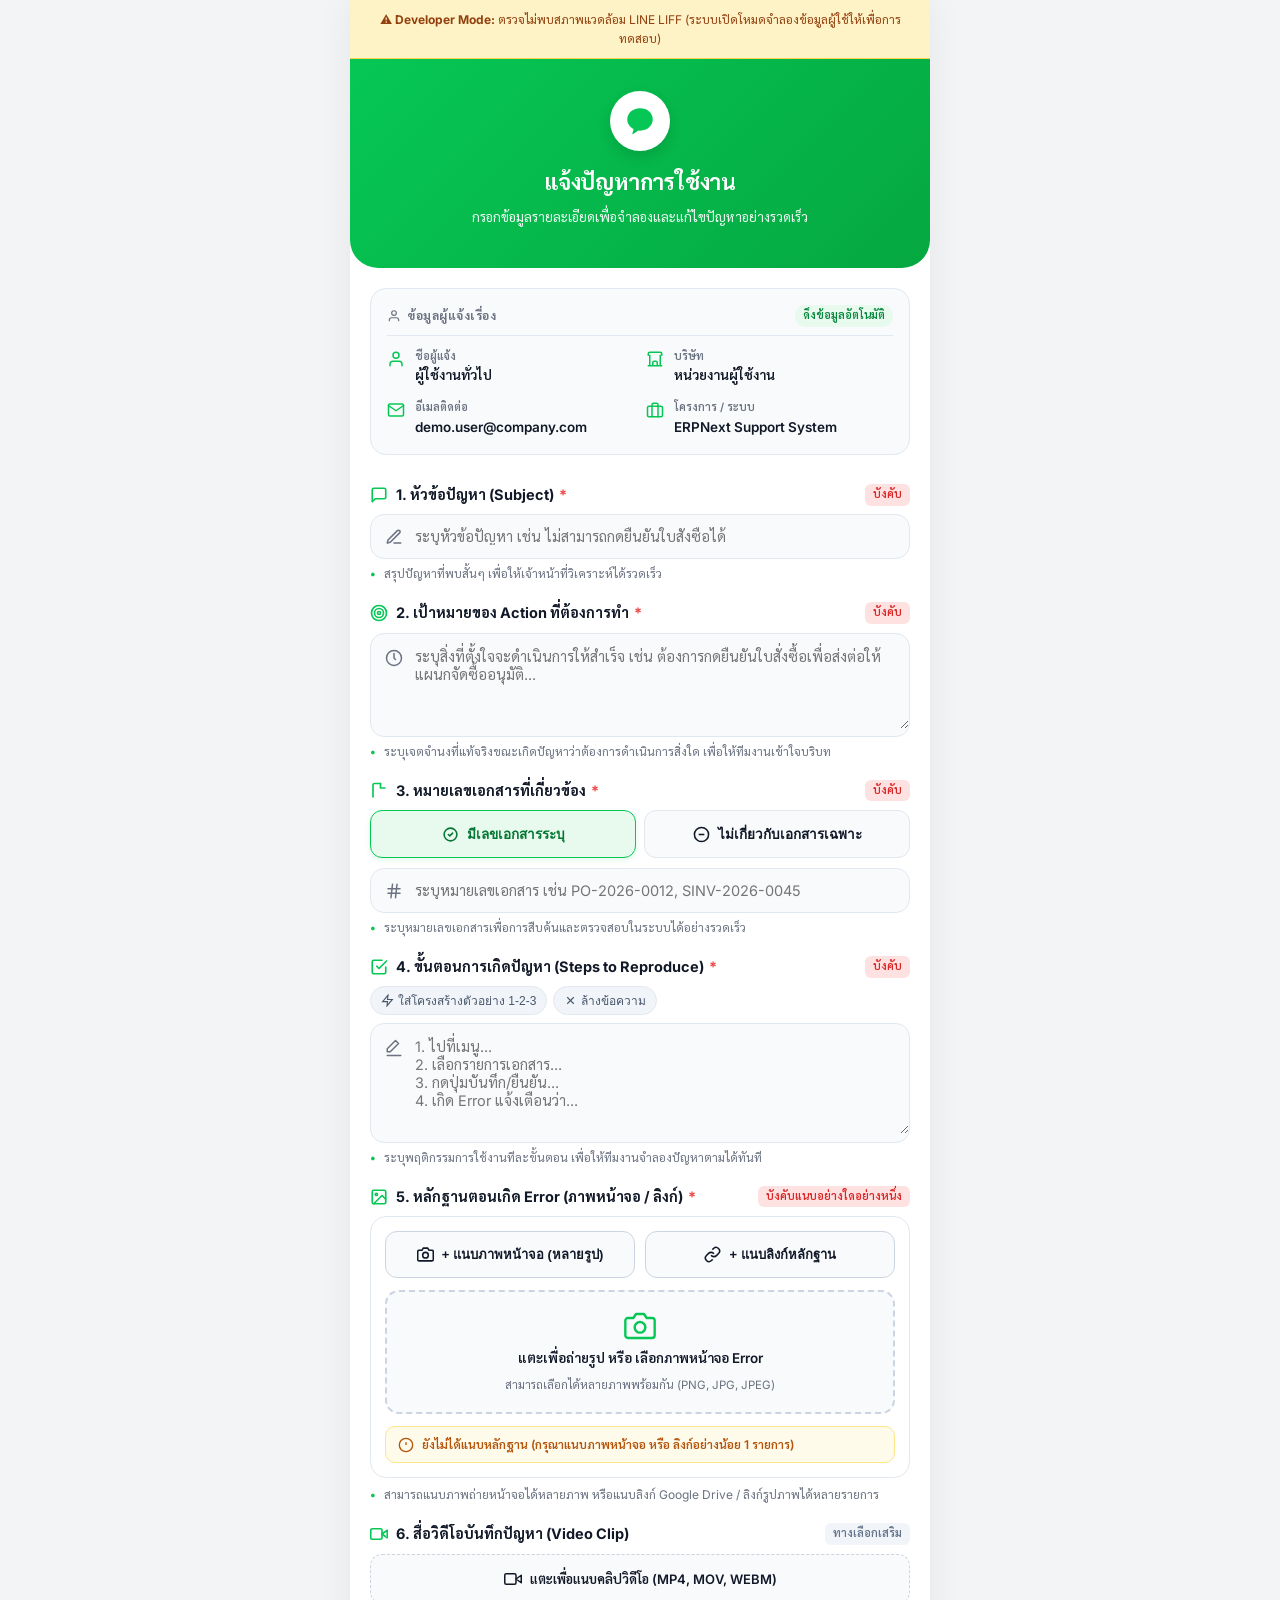
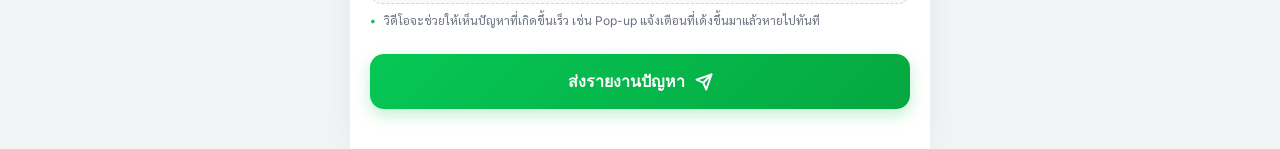
==== index.html @ 00bec33c "Update form details" ====
<!DOCTYPE html>
<html lang="th">

<head>
    <meta charset="UTF-8">
    <meta name="viewport" content="width=device-width, initial-scale=1.0">
    <title>แจ้งปัญหาการใช้งาน (Incident Report) - ERPNext</title>

    <!-- Google Fonts: Inter & Sarabun for clean typography -->
    <link rel="preconnect" href="https://fonts.googleapis.com">
    <link rel="preconnect" href="https://fonts.gstatic.com" crossorigin>
    <link
        href="https://fonts.googleapis.com/css2?family=Inter:wght@300;400;500;600;700&family=Sarabun:wght@300;400;500;600;700&display=swap"
        rel="stylesheet">

    <!-- LINE LIFF SDK -->
    <script charset="utf-8" src="https://static.line-scdn.net/liff/edge/2/sdk.js"></script>
    <link rel="stylesheet" href="style.css">
</head>

<body>

    <div class="container">
        <!-- Debug Mode Banner (Visible in standard web browsers for testing) -->
        <div id="debugNotice" class="debug-notice">
            ⚠️ <strong>Developer Mode:</strong> ตรวจไม่พบสภาพแวดล้อม LINE LIFF
            (ระบบเปิดโหมดจำลองข้อมูลผู้ใช้ให้เพื่อการทดสอบ)
        </div>

        <!-- Curved LINE Green Header -->
        <div class="header-banner">
            <div class="header-logo-container">
                <div class="header-logo">
                    <!-- LINE-style comment balloon icon -->
                    <svg width="34" height="34" viewBox="0 0 24 24" fill="none" xmlns="http://www.w3.org/2000/svg" style="width:34px; height:34px;">
                        <path
                            d="M12 3C6.64 3 3 6.59 3 11C3 13.9 4.77 16.4 7.5 17.7C7.26 18.57 6.8 20.26 6.64 20.84C6.46 21.5 6.87 21.43 7.15 21.24C7.57 20.95 9.77 19.38 10.74 18.68C11.16 18.79 11.58 18.84 12 18.84C17.36 18.84 21 15.25 21 10.84C21 6.43 17.36 3 12 3Z"
                            fill="#06C755" />
                    </svg>
                </div>
            </div>
            <h1>แจ้งปัญหาการใช้งาน</h1>
            <p>กรอกข้อมูลรายละเอียดเพื่อจำลองและแก้ไขปัญหาอย่างรวดเร็ว</p>
        </div>

        <!-- User Information Profile Card (Auto-fetched from ERPNext/LINE) -->
        <div class="user-profile-card">
            <div class="profile-card-header">
                <div class="profile-card-title">
                    <svg width="14" height="14" viewBox="0 0 24 24" fill="none" stroke="currentColor" stroke-width="2" style="width:14px; height:14px;">
                        <path d="M20 21v-2a4 4 0 0 0-4-4H8a4 4 0 0 0-4 4v2"></path>
                        <circle cx="12" cy="7" r="4"></circle>
                    </svg>
                    ข้อมูลผู้แจ้งเรื่อง
                </div>
                <span class="profile-badge-auto">ดึงข้อมูลอัตโนมัติ</span>
            </div>

            <div class="profile-grid">
                <!-- Full Name -->
                <div class="profile-item" id="fullNameItem">
                    <svg width="18" height="18" class="profile-icon" viewBox="0 0 24 24" fill="none" stroke="currentColor" stroke-width="2"
                        stroke-linecap="round" stroke-linejoin="round" style="width:18px; height:18px;">
                        <path d="M20 21v-2a4 4 0 0 0-4-4H8a4 4 0 0 0-4 4v2"></path>
                        <circle cx="12" cy="7" r="4"></circle>
                    </svg>
                    <div class="profile-text">
                        <span class="profile-label">ชื่อผู้แจ้ง</span>
                        <span class="profile-value" id="fullNameDisplay">กำลังโหลด...</span>
                    </div>
                </div>

                <!-- Company -->
                <div class="profile-item" id="companyItem">
                    <svg width="18" height="18" class="profile-icon" viewBox="0 0 24 24" fill="none" stroke="currentColor" stroke-width="2"
                        stroke-linecap="round" stroke-linejoin="round" style="width:18px; height:18px;">
                        <path d="M3 21h18M3 7V5a2 2 0 0 1 2-2h14a2 2 0 0 1 2 2v2M5 21V7m14 13V7M9 21v-4a2 2 0 0 1 2-2h2a2 2 0 0 1 2 2v4"></path>
                    </svg>
                    <div class="profile-text">
                        <span class="profile-label">บริษัท</span>
                        <span class="profile-value" id="companyDisplay">กำลังโหลด...</span>
                    </div>
                </div>

                <!-- Email -->
                <div class="profile-item">
                    <svg width="18" height="18" class="profile-icon" viewBox="0 0 24 24" fill="none" stroke="currentColor" stroke-width="2"
                        stroke-linecap="round" stroke-linejoin="round" style="width:18px; height:18px;">
                        <path d="M4 4h16c1.1 0 2 .9 2 2v12c0 1.1-.9 2-2 2H4c-1.1 0-2-.9-2-2V6c0-1.1.9-2 2-2z"></path>
                        <polyline points="22,6 12,13 2,6"></polyline>
                    </svg>
                    <div class="profile-text">
                        <span class="profile-label">อีเมลติดต่อ</span>
                        <span class="profile-value" id="userEmailDisplay">กำลังโหลด...</span>
                    </div>
                </div>

                <!-- Project -->
                <div class="profile-item">
                    <svg width="18" height="18" class="profile-icon" viewBox="0 0 24 24" fill="none" stroke="currentColor" stroke-width="2"
                        stroke-linecap="round" stroke-linejoin="round" style="width:18px; height:18px;">
                        <rect x="2" y="7" width="20" height="14" rx="2" ry="2"></rect>
                        <path d="M16 21V5a2 2 0 0 0-2-2h-4a2 2 0 0 0-2 2v16"></path>
                    </svg>
                    <div class="profile-text">
                        <span class="profile-label">โครงการ / ระบบ</span>
                        <span class="profile-value" id="projectDisplay">กำลังโหลด...</span>
                    </div>
                </div>
            </div>
        </div>

        <!-- Ticket Form -->
        <form id="ticketForm" class="form-area" onsubmit="submitForm(event)">
            <!-- Hidden inputs sent back-end to n8n/ERPNext -->
            <input type="hidden" id="lineUserId" name="lineUserId" value="">
            <input type="hidden" id="userEmail" name="userEmail" value="">
            <input type="hidden" id="project" name="project" value="">
            <input type="hidden" id="fullNameInput" name="fullName" value="">
            <input type="hidden" id="companyInput" name="company" value="">

            <!-- 1. Subject (Mandatory) -->
            <div class="form-group">
                <div class="field-label-wrapper">
                    <div class="label-left">
                        <svg width="18" height="18" class="label-icon" viewBox="0 0 24 24" fill="none" stroke="currentColor" stroke-linecap="round" stroke-linejoin="round" style="width:18px; height:18px;">
                            <path d="M21 15a2 2 0 0 1-2 2H7l-4 4V5a2 2 0 0 1 2-2h14a2 2 0 0 1 2 2z"></path>
                        </svg>
                        <label for="subject">1. หัวข้อปัญหา (Subject) <span class="asterisk">*</span></label>
                    </div>
                    <span class="badge-mandatory">บังคับ</span>
                </div>
                <div class="input-wrapper">
                    <svg width="18" height="18" class="field-icon" viewBox="0 0 24 24" fill="none" stroke="currentColor" stroke-width="2"
                        stroke-linecap="round" stroke-linejoin="round" style="width:18px; height:18px;">
                        <path d="M12 20h9"></path>
                        <path d="M16.5 3.5a2.121 2.121 0 0 1 3 3L7 19l-4 1 1-4L16.5 3.5z"></path>
                    </svg>
                    <input type="text" id="subject" class="input-control" required
                        placeholder="ระบุหัวข้อปัญหา เช่น ไม่สามารถกดยืนยันใบสั่งซื้อได้">
                </div>
                <ul class="help-list">
                    <li>สรุปปัญหาที่พบสั้นๆ เพื่อให้เจ้าหน้าที่วิเคราะห์ได้รวดเร็ว</li>
                </ul>
            </div>

            <!-- 2. Action Goal (Mandatory) -->
            <div class="form-group">
                <div class="field-label-wrapper">
                    <div class="label-left">
                        <svg width="18" height="18" class="label-icon" viewBox="0 0 24 24" fill="none" stroke="currentColor" stroke-linecap="round" stroke-linejoin="round" style="width:18px; height:18px;">
                            <circle cx="12" cy="12" r="10"></circle>
                            <circle cx="12" cy="12" r="6"></circle>
                            <circle cx="12" cy="12" r="2"></circle>
                        </svg>
                        <label for="actionGoal">2. เป้าหมายของ Action ที่ต้องการทำ <span class="asterisk">*</span></label>
                    </div>
                    <span class="badge-mandatory">บังคับ</span>
                </div>
                <div class="input-wrapper textarea-wrapper">
                    <svg width="18" height="18" class="field-icon" viewBox="0 0 24 24" fill="none" stroke="currentColor" stroke-width="2"
                        stroke-linecap="round" stroke-linejoin="round" style="width:18px; height:18px;">
                        <circle cx="12" cy="12" r="10"></circle>
                        <polyline points="12 6 12 12 14 14"></polyline>
                    </svg>
                    <textarea id="actionGoal" class="input-control" required
                        placeholder="ระบุสิ่งที่ตั้งใจจะดำเนินการให้สำเร็จ เช่น ต้องการกดยืนยันใบสั่งซื้อเพื่อส่งต่อให้แผนกจัดซื้ออนุมัติ..."></textarea>
                </div>
                <ul class="help-list">
                    <li>ระบุเจตจำนงที่แท้จริงขณะเกิดปัญหาว่าต้องการดำเนินการสิ่งใด เพื่อให้ทีมงานเข้าใจบริบท</li>
                </ul>
            </div>

            <!-- 3. Related Document Number (Conditional Logic / Mandatory choice) -->
            <div class="form-group">
                <div class="field-label-wrapper">
                    <div class="label-left">
                        <svg width="18" height="18" class="label-icon" viewBox="0 0 24 24" fill="none" stroke="currentColor" stroke-linecap="round" stroke-linejoin="round" style="width:18px; height:18px;">
                            <path d="M14 2H6a2 2 0 0 0-2 2v16a2 2 0 0 2 2h12a2 2 0 0 0 2-2V8z"></path>
                            <polyline points="14 2 14 8 20 8"></polyline>
                        </svg>
                        <label>3. หมายเลขเอกสารที่เกี่ยวข้อง <span class="asterisk">*</span></label>
                    </div>
                    <span class="badge-mandatory">บังคับ</span>
                </div>

                <!-- Segmented Choice (Depends On) -->
                <div class="segmented-group">
                    <button type="button" class="segmented-btn active" id="btnDocYes" onclick="setDocumentChoice(true)">
                        <svg width="17" height="17" viewBox="0 0 24 24" fill="none" stroke="currentColor" style="width:17px; height:17px;">
                            <path d="M9 12l2 2 4-4m6 2a9 9 0 11-18 0 9 9 0 0118 0z" stroke-linecap="round" stroke-linejoin="round"/>
                        </svg>
                        มีเลขเอกสารระบุ
                    </button>
                    <button type="button" class="segmented-btn" id="btnDocNo" onclick="setDocumentChoice(false)">
                        <svg width="17" height="17" viewBox="0 0 24 24" fill="none" stroke="currentColor" style="width:17px; height:17px;">
                            <circle cx="12" cy="12" r="10"></circle>
                            <line x1="8" y1="12" x2="16" y2="12"></line>
                        </svg>
                        ไม่เกี่ยวกับเอกสารเฉพาะ
                    </button>
                </div>

                <!-- Conditional Input: Document Number (Shown when has document) -->
                <div class="conditional-field" id="docNumberContainer">
                    <div class="input-wrapper">
                        <svg width="18" height="18" class="field-icon" viewBox="0 0 24 24" fill="none" stroke="currentColor" stroke-width="2"
                            stroke-linecap="round" stroke-linejoin="round" style="width:18px; height:18px;">
                            <line x1="4" y1="9" x2="20" y2="9"></line>
                            <line x1="4" y1="15" x2="20" y2="15"></line>
                            <line x1="10" y1="3" x2="8" y2="21"></line>
                            <line x1="16" y1="3" x2="14" y2="21"></line>
                        </svg>
                        <input type="text" id="documentNo" class="input-control" required
                            placeholder="ระบุหมายเลขเอกสาร เช่น PO-2026-0012, SINV-2026-0045">
                    </div>
                </div>
                <ul class="help-list">
                    <li>ระบุหมายเลขเอกสารเพื่อการสืบค้นและตรวจสอบในระบบได้อย่างรวดเร็ว</li>
                </ul>
            </div>

            <!-- 4. Steps to Reproduce (Mandatory) -->
            <div class="form-group">
                <div class="field-label-wrapper">
                    <div class="label-left">
                        <svg width="18" height="18" class="label-icon" viewBox="0 0 24 24" fill="none" stroke="currentColor" stroke-linecap="round" stroke-linejoin="round" style="width:18px; height:18px;">
                            <polyline points="9 11 12 14 22 4"></polyline>
                            <path d="M21 12v7a2 2 0 0 1-2 2H5a2 2 0 0 1-2-2V5a2 2 0 0 1 2-2h11"></path>
                        </svg>
                        <label for="reproduceSteps">4. ขั้นตอนการเกิดปัญหา (Steps to Reproduce) <span class="asterisk">*</span></label>
                    </div>
                    <span class="badge-mandatory">บังคับ</span>
                </div>

                <!-- Quick Helper Chips -->
                <div class="helper-chips-container">
                    <button type="button" class="helper-chip-btn" onclick="applyStepTemplate()">
                        <svg width="13" height="13" viewBox="0 0 24 24" fill="none" stroke="currentColor" stroke-width="2" style="width:13px; height:13px;">
                            <polygon points="13 2 3 14 12 14 11 22 21 10 12 10 13 2"></polygon>
                        </svg>
                        ใส่โครงสร้างตัวอย่าง 1-2-3
                    </button>
                    <button type="button" class="helper-chip-btn" onclick="clearSteps()">
                        <svg width="13" height="13" viewBox="0 0 24 24" fill="none" stroke="currentColor" stroke-width="2" style="width:13px; height:13px;">
                            <line x1="18" y1="6" x2="6" y2="18"></line>
                            <line x1="6" y1="6" x2="18" y2="18"></line>
                        </svg>
                        ล้างข้อความ
                    </button>
                </div>

                <div class="input-wrapper textarea-wrapper">
                    <svg width="18" height="18" class="field-icon" viewBox="0 0 24 24" fill="none" stroke="currentColor" stroke-width="2"
                        stroke-linecap="round" stroke-linejoin="round" style="width:18px; height:18px;">
                        <polygon points="14 2 18 6 7 17 3 17 3 13 14 2"></polygon>
                        <line x1="3" y1="22" x2="21" y2="22"></line>
                    </svg>
                    <textarea id="reproduceSteps" class="input-control" required style="min-height: 110px;"
                        placeholder="1. ไปที่เมนู...&#10;2. เลือกรายการเอกสาร...&#10;3. กดปุ่มบันทึก/ยืนยัน...&#10;4. เกิด Error แจ้งเตือนว่า..."></textarea>
                </div>
                <ul class="help-list">
                    <li>ระบุพฤติกรรมการใช้งานทีละขั้นตอน เพื่อให้ทีมงานจำลองปัญหาตามได้ทันที</li>
                </ul>
            </div>

            <!-- 5. Error Evidence: Multi-Screenshot OR Multi-Link (Mandatory: At least one) -->
            <div class="form-group">
                <div class="field-label-wrapper">
                    <div class="label-left">
                        <svg width="18" height="18" class="label-icon" viewBox="0 0 24 24" fill="none" stroke="currentColor" stroke-linecap="round" stroke-linejoin="round" style="width:18px; height:18px;">
                            <rect x="3" y="3" width="18" height="18" rx="2" ry="2"></rect>
                            <circle cx="8.5" cy="8.5" r="1.5"></circle>
                            <polyline points="21 15 16 10 5 21"></polyline>
                        </svg>
                        <label>5. หลักฐานตอนเกิด Error (ภาพหน้าจอ / ลิงก์) <span class="asterisk">*</span></label>
                    </div>
                    <span class="badge-mandatory">บังคับแนบอย่างใดอย่างหนึ่ง</span>
                </div>

                <div class="evidence-card-container" id="evidenceContainer">
                    <!-- Action Row: Upload Images or Add Links -->
                    <div class="evidence-action-row">
                        <button type="button" class="evidence-btn" onclick="document.getElementById('screenshotMultiInput').click()">
                            <svg width="17" height="17" viewBox="0 0 24 24" fill="none" stroke="currentColor" style="width:17px; height:17px;">
                                <path d="M23 19a2 2 0 0 1-2 2H3a2 2 0 0 1-2-2V8a2 2 0 0 1 2-2h4l2-3h6l2 3h4a2 2 0 0 1 2 2z"></path>
                                <circle cx="12" cy="13" r="4"></circle>
                            </svg>
                            <span>+ แนบภาพหน้าจอ (หลายรูป)</span>
                        </button>
                        <button type="button" class="evidence-btn" onclick="toggleEvidenceLinkInput()">
                            <svg width="17" height="17" viewBox="0 0 24 24" fill="none" stroke="currentColor" style="width:17px; height:17px;">
                                <path d="M10 13a5 5 0 0 0 7.54.54l3-3a5 5 0 0 0-7.07-7.07l-1.72 1.71"></path>
                                <path d="M14 11a5 5 0 0 0-7.54-.54l-3 3a5 5 0 0 0 7.07 7.07l1.71-1.71"></path>
                            </svg>
                            <span>+ แนบลิงก์หลักฐาน</span>
                        </button>
                    </div>

                    <!-- Hidden Multi-file input for Screenshots -->
                    <input type="file" id="screenshotMultiInput" accept="image/*" multiple style="display: none;" onchange="handleMultiScreenshotSelect(event)">

                    <!-- Drag & Drop Zone (shown when 0 images) -->
                    <div class="upload-dropzone" id="screenshotDropzone" onclick="document.getElementById('screenshotMultiInput').click()">
                        <svg width="32" height="32" class="upload-icon" viewBox="0 0 24 24" fill="none" stroke="currentColor" stroke-linecap="round" stroke-linejoin="round" style="width:32px; height:32px;">
                            <path d="M23 19a2 2 0 0 1-2 2H3a2 2 0 0 1-2-2V8a2 2 0 0 1 2-2h4l2-3h6l2 3h4a2 2 0 0 1 2 2z"></path>
                            <circle cx="12" cy="13" r="4"></circle>
                        </svg>
                        <span class="upload-title">แตะเพื่อถ่ายรูป หรือ เลือกภาพหน้าจอ Error</span>
                        <span class="upload-sub">สามารถเลือกได้หลายภาพพร้อมกัน (PNG, JPG, JPEG)</span>
                    </div>

                    <!-- Image Gallery Grid (Renders selected screenshots) -->
                    <div class="images-gallery-grid" id="imageGalleryGrid" style="display: none;"></div>

                    <!-- Link Input Box (Toggleable) -->
                    <div class="link-input-box" id="linkInputBox" style="display: none;">
                        <div class="link-input-row">
                            <div class="input-wrapper">
                                <svg width="18" height="18" class="field-icon" viewBox="0 0 24 24" fill="none" stroke="currentColor" stroke-width="2" style="width:18px; height:18px;">
                                    <path d="M10 13a5 5 0 0 0 7.54.54l3-3a5 5 0 0 0-7.07-7.07l-1.72 1.71"></path>
                                    <path d="M14 11a5 5 0 0 0-7.54-.54l-3 3a5 5 0 0 0 7.07 7.07l1.71-1.71"></path>
                                </svg>
                                <input type="url" id="linkInputField" class="input-control"
                                    placeholder="วางลิงก์ เช่น Google Drive, Cloud Image, Loom..."
                                    onkeypress="if(event.key === 'Enter') { event.preventDefault(); addEvidenceLink(); }">
                            </div>
                            <button type="button" class="btn-add-link" onclick="addEvidenceLink()">+ เพิ่มลิงก์</button>
                        </div>
                    </div>

                    <!-- Evidence Links List -->
                    <div class="evidence-links-list" id="evidenceLinksList" style="display: none;"></div>

                    <!-- Evidence Status Indicator Badge -->
                    <div class="evidence-status-banner empty" id="evidenceStatusBanner">
                        <svg width="16" height="16" class="evidence-status-icon" viewBox="0 0 24 24" fill="none" stroke="currentColor" stroke-width="2" style="width:16px; height:16px;">
                            <circle cx="12" cy="12" r="10"></circle>
                            <line x1="12" y1="8" x2="12" y2="12"></line>
                            <line x1="12" y1="16" x2="12.01" y2="16"></line>
                        </svg>
                        <span id="evidenceStatusText">ยังไม่ได้แนบหลักฐาน (กรุณาแนบภาพหน้าจอ หรือ ลิงก์อย่างน้อย 1 รายการ)</span>
                    </div>
                </div>

                <ul class="help-list" style="margin-top: 8px;">
                    <li>สามารถแนบภาพถ่ายหน้าจอได้หลายภาพ หรือแนบลิงก์ Google Drive / ลิงก์รูปภาพได้หลายรายการ</li>
                </ul>
            </div>

            <!-- 6. Optional Video Attachment -->
            <div class="form-group">
                <div class="field-label-wrapper">
                    <div class="label-left">
                        <svg width="18" height="18" class="label-icon" viewBox="0 0 24 24" fill="none" stroke="currentColor" stroke-linecap="round" stroke-linejoin="round" style="width:18px; height:18px;">
                            <polygon points="23 7 16 12 23 17 23 7"></polygon>
                            <rect x="1" y="5" width="15" height="14" rx="2" ry="2"></rect>
                        </svg>
                        <label>6. สื่อวิดีโอบันทึกปัญหา (Video Clip)</label>
                    </div>
                    <span class="badge-optional">ทางเลือกเสริม</span>
                </div>

                <!-- Hidden Video File Input -->
                <input type="file" id="videoInput" accept="video/mp4,video/quicktime,video/webm,video/*"
                    style="display: none;" onchange="handleVideoSelect(event)">

                <div class="video-upload-box" id="videoUploadBox" onclick="document.getElementById('videoInput').click()">
                    <svg width="18" height="18" viewBox="0 0 24 24" fill="none" stroke="currentColor" stroke-linecap="round" stroke-linejoin="round" style="width:18px; height:18px;">
                        <polygon points="23 7 16 12 23 17 23 7"></polygon>
                        <rect x="1" y="5" width="15" height="14" rx="2" ry="2"></rect>
                    </svg>
                    <span>แตะเพื่อแนบคลิปวิดีโอ (MP4, MOV, WEBM)</span>
                </div>

                <!-- Video Preview Card -->
                <div class="video-preview-card" id="videoPreviewCard" style="display: none;">
                    <video controls class="video-preview-element" id="videoPreviewElement"></video>
                    <div class="video-footer">
                        <span class="video-file-title" id="videoFileName">video.mp4</span>
                        <button type="button" class="video-remove-btn" onclick="clearVideo()">ลบคลิปวิดีโอ</button>
                    </div>
                </div>

                <ul class="help-list" style="margin-top: 8px;">
                    <li>วิดีโอจะช่วยให้เห็นปัญหาที่เกิดขึ้นเร็ว เช่น Pop-up แจ้งเตือนที่เด้งขึ้นมาแล้วหายไปทันที</li>
                </ul>
            </div>

            <!-- Submit Button -->
            <button type="submit" class="btn-submit" id="submitBtn">
                <span class="spinner" id="btnSpinner"></span>
                <span id="btnText">ส่งรายงานปัญหา</span>
                <svg width="18" height="18" id="btnIcon" viewBox="0 0 24 24" fill="none" stroke="currentColor" stroke-width="2.5"
                    stroke-linecap="round" stroke-linejoin="round" style="width: 18px; height: 18px;">
                    <line x1="22" y1="2" x2="11" y2="13"></line>
                    <polygon points="22 2 15 22 11 13 2 9 22 2"></polygon>
                </svg>
            </button>
        </form>

        <!-- Success Result Screen (Fixed Modal) -->
        <div class="result-screen" id="successScreen">
            <div class="result-content-area">
                <div class="result-icon success">
                    <!-- Checkmark Icon -->
                    <svg width="48" height="48" viewBox="0 0 24 24" fill="none" style="width:48px; height:48px;">
                        <path d="M5 13l4 4L19 7" stroke-linecap="round" stroke-linejoin="round" />
                    </svg>
                </div>
                <div class="result-title">ส่งรายงานปัญหาสำเร็จ!</div>
                <div class="result-desc">ระบบได้บันทึกข้อมูล Incident Report ของคุณเข้าสู่ระบบ Helpdesk เรียบร้อยแล้ว เจ้าหน้าที่จะดำเนินการตรวจสอบและแก้ไขโดยเร็วที่สุด</div>

                <div class="btn-result-group">
                    <button type="button" class="btn-close-liff" onclick="closeLiff()">ปิดหน้านี้</button>
                    <button type="button" class="btn-reset-form" onclick="resetForm()">ส่งรายงานปัญหาอื่นเพิ่มเติม</button>
                </div>
            </div>
        </div>

        <!-- Error Result Screen (Fixed Modal) -->
        <div class="result-screen" id="errorScreen">
            <div class="header-banner" style="background: linear-gradient(135deg, #ef4444 0%, #dc2626 100%);">
                <div class="header-logo-container">
                    <div class="header-logo">
                        <svg width="34" height="34" viewBox="0 0 24 24" fill="none" stroke="#ef4444" stroke-width="2.5" style="width:34px; height:34px;">
                            <circle cx="12" cy="12" r="10"></circle>
                            <line x1="15" y1="9" x2="9" y2="15"></line>
                            <line x1="9" y1="9" x2="15" y2="15"></line>
                        </svg>
                    </div>
                </div>
                <h1>เกิดข้อผิดพลาด</h1>
                <p>ระบบไม่สามารถประมวลผลข้อมูลของคุณได้</p>
            </div>

            <div class="result-content-area">
                <div class="result-icon error">
                    <svg width="40" height="40" viewBox="0 0 24 24" fill="none" stroke="#ef4444" stroke-width="2" style="width:40px; height:40px;">
                        <path d="M12 9v2m0 4h.01m-6.938 4h13.856c1.54 0 2.502-1.667 1.732-3L13.732 4c-.77-1.333-2.694-1.333-3.464 0L3.34 16c-.77 1.333.192 3 1.732 3z"
                            stroke-linecap="round" stroke-linejoin="round" />
                    </svg>
                </div>
                <div class="result-title">การเชื่อมต่อผิดพลาด</div>
                <div class="result-desc" id="errorMessage">ไม่สามารถส่งข้อมูลไปยัง Server ได้ในขณะนี้ กรุณาลองใหม่อีกครั้ง</div>

                <div class="btn-result-group">
                    <button class="btn-close-liff" onclick="hideErrorScreen()">กลับไปแก้ไขข้อมูล</button>
                </div>
            </div>
        </div>
    </div>

    <script>
        // CONFIGURATION
        const N8N_WEBHOOK_URL = 'https://n8n.arterypartner.dev/webhook/line-router';
        const N8N_GET_USER_INFO_URL = 'https://n8n.arterypartner.dev/webhook/get-user-info';
        const LIFF_ID = '2010806104-lwUaZlcq';

        // State variables
        let selectedScreenshots = []; // Array of File objects
        let errorLinks = [];          // Array of Link strings
        let selectedVideo = null;     // File object or null
        let hasDocument = true;

        // Initialize LIFF App
        async function initializeLiff() {
            try {
                let cleanLiffId = LIFF_ID;
                if (cleanLiffId.includes('liff.line.me/')) {
                    const parts = cleanLiffId.split('liff.line.me/');
                    if (parts[1]) {
                        cleanLiffId = parts[1].split('/')[0].split('?')[0].split('#')[0];
                    }
                }

                await liff.init({ liffId: cleanLiffId });

                if (!liff.isLoggedIn()) {
                    liff.login();
                    return;
                }

                // Get User Profile
                const profile = await liff.getProfile();
                const userId = profile.userId;
                document.getElementById('lineUserId').value = userId;

                // Get Email from ID Token
                const decodedIdToken = liff.getDecodedIDToken();
                let userEmail = 'no-email-permission@line.me';

                if (decodedIdToken && decodedIdToken.email) {
                    userEmail = decodedIdToken.email;
                } else {
                    console.warn("Could not retrieve email from ID Token.");
                }

                document.getElementById('userEmail').value = userEmail;

                // Fetch Project from URL query parameter
                const urlParams = new URLSearchParams(window.location.search);
                const projectParam = urlParams.get('project');
                const projectName = projectParam ? decodeURIComponent(projectParam) : 'ERPNext Helpdesk';

                document.getElementById('project').value = projectName;

                // Fetch Info from ERPNext via n8n (Full Name, Company, Email, Project)
                await fetchUserInfo(userId, userEmail);

            } catch (error) {
                console.error("LIFF Initialization failed, enabling Mock Mode:", error);
                enableMockMode();
            }
        }

        // Fallback mock mode for browser testing
        async function enableMockMode() {
            document.getElementById('debugNotice').style.display = 'block';

            const mockUserId = 'U1234567890abcdef1234567890abcdef';
            const mockEmail = 'demo.user@company.com';

            document.getElementById('lineUserId').value = mockUserId;
            document.getElementById('userEmail').value = mockEmail;

            const urlParams = new URLSearchParams(window.location.search);
            const projectParam = urlParams.get('project');
            const projectName = projectParam ? decodeURIComponent(projectParam) : 'ERPNext Support System';

            document.getElementById('project').value = projectName;

            await fetchUserInfo(mockUserId, mockEmail);
        }

        // Fetch User Info (Full Name, Company, Email, Project)
        async function fetchUserInfo(userId, email) {
            try {
                const response = await fetch(`${N8N_GET_USER_INFO_URL}?userId=${userId}`);

                if (response.ok) {
                    const data = await response.json();
                    if (data && (data.full_name || data.email)) {
                        // 1. Full Name
                        if (data.full_name) {
                            document.getElementById('fullNameDisplay').textContent = data.full_name;
                            document.getElementById('fullNameInput').value = data.full_name;
                        } else {
                            document.getElementById('fullNameDisplay').textContent = 'ผู้ใช้งานระบบ (ทั่วไป)';
                            document.getElementById('fullNameInput').value = 'ผู้ใช้งานระบบ (ทั่วไป)';
                        }

                        // 2. Company
                        if (data.company) {
                            document.getElementById('companyDisplay').textContent = data.company;
                            document.getElementById('companyInput').value = data.company;
                        } else {
                            document.getElementById('companyDisplay').textContent = '-';
                            document.getElementById('companyInput').value = '-';
                        }

                        // 3. Email
                        if (data.email) {
                            document.getElementById('userEmailDisplay').textContent = data.email;
                            document.getElementById('userEmail').value = data.email;
                        } else if (email) {
                            document.getElementById('userEmailDisplay').textContent = email;
                            document.getElementById('userEmail').value = email;
                        }

                        // 4. Project
                        if (data.project) {
                            document.getElementById('projectDisplay').textContent = data.project;
                            document.getElementById('project').value = data.project;
                        } else {
                            document.getElementById('projectDisplay').textContent = document.getElementById('project').value || 'ERPNext';
                        }
                        return;
                    }
                }
                setFieldsFallback(email);
            } catch (error) {
                console.warn("fetchUserInfo warning:", error);
                setFieldsFallback(email);
            }
        }

        function setFieldsFallback(email) {
            document.getElementById('fullNameDisplay').textContent = 'ผู้ใช้งานทั่วไป';
            document.getElementById('fullNameInput').value = 'ผู้ใช้งานทั่วไป';
            document.getElementById('companyDisplay').textContent = 'หน่วยงานผู้ใช้งาน';
            document.getElementById('companyInput').value = 'หน่วยงานผู้ใช้งาน';
            document.getElementById('userEmailDisplay').textContent = email || 'user@example.com';
            document.getElementById('userEmail').value = email || 'user@example.com';
            document.getElementById('projectDisplay').textContent = document.getElementById('project').value || 'ERPNext';
        }

        // Conditional Logic for Related Document
        function setDocumentChoice(isYes) {
            hasDocument = isYes;
            const btnYes = document.getElementById('btnDocYes');
            const btnNo = document.getElementById('btnDocNo');
            const container = document.getElementById('docNumberContainer');
            const docInput = document.getElementById('documentNo');

            if (isYes) {
                btnYes.classList.add('active');
                btnNo.classList.remove('active');
                container.classList.remove('hidden');
                docInput.required = true;
            } else {
                btnYes.classList.remove('active');
                btnNo.classList.add('active');
                container.classList.add('hidden');
                docInput.required = false;
                docInput.value = '';
            }
        }

        // Quick helper template for Steps to Reproduce
        function applyStepTemplate() {
            const textarea = document.getElementById('reproduceSteps');
            const template = "1. เข้าเมนู: \n2. เลือกรายการ/เอกสาร: \n3. กดดำเนินการ/ปุ่ม: \n4. พบปัญหา/Error: ";
            if (!textarea.value || confirm("ต้องการแทนที่ด้วยโครงสร้างตัวอย่างใช่หรือไม่?")) {
                textarea.value = template;
                textarea.focus();
            }
        }

        function clearSteps() {
            document.getElementById('reproduceSteps').value = '';
        }

        // ============================================================
        // SECTION 5: MULTI-IMAGE SCREENSHOTS & EVIDENCE LINKS LOGIC
        // ============================================================

        // Handle Multiple Screenshots Selection
        function handleMultiScreenshotSelect(event) {
            const files = Array.from(event.target.files);
            if (files.length === 0) return;

            const validImages = files.filter(f => f.type.startsWith('image/'));
            if (validImages.length === 0) {
                alert('กรุณาเลือกไฟล์ภาพถ่ายหน้าจอ (PNG, JPG, JPEG)');
                return;
            }

            // Append newly selected files to array
            selectedScreenshots = selectedScreenshots.concat(validImages);
            renderScreenshotGallery();
            updateEvidenceStatus();
            document.getElementById('screenshotMultiInput').value = '';
        }

        // Render Screenshot Gallery UI
        function renderScreenshotGallery() {
            const gallery = document.getElementById('imageGalleryGrid');
            const dropzone = document.getElementById('screenshotDropzone');

            gallery.innerHTML = '';

            if (selectedScreenshots.length === 0) {
                gallery.style.display = 'none';
                dropzone.style.display = 'flex';
                return;
            }

            gallery.style.display = 'grid';
            dropzone.style.display = 'none';

            selectedScreenshots.forEach((file, index) => {
                const card = document.createElement('div');
                card.className = 'image-thumb-card';

                const sizeStr = file.size > 1024 * 1024 
                    ? (file.size / (1024 * 1024)).toFixed(2) + ' MB' 
                    : (file.size / 1024).toFixed(1) + ' KB';

                const img = document.createElement('img');
                img.className = 'image-thumb-preview';
                img.alt = file.name;

                const reader = new FileReader();
                reader.onload = (e) => {
                    img.src = e.target.result;
                };
                reader.readAsDataURL(file);

                const info = document.createElement('div');
                info.className = 'image-thumb-info';
                info.innerHTML = `
                    <span class="image-thumb-name" title="${file.name}">${file.name}</span>
                    <span class="image-thumb-size">${sizeStr}</span>
                `;

                const deleteBtn = document.createElement('button');
                deleteBtn.type = 'button';
                deleteBtn.className = 'image-delete-btn';
                deleteBtn.title = 'ลบภาพนี้';
                deleteBtn.innerHTML = `
                    <svg width="12" height="12" viewBox="0 0 24 24" fill="none" stroke="currentColor" style="width:12px; height:12px;">
                        <line x1="18" y1="6" x2="6" y2="18"></line>
                        <line x1="6" y1="6" x2="18" y2="18"></line>
                    </svg>
                `;
                deleteBtn.onclick = (e) => {
                    e.stopPropagation();
                    removeScreenshot(index);
                };

                card.appendChild(img);
                card.appendChild(info);
                card.appendChild(deleteBtn);
                gallery.appendChild(card);
            });
        }

        function removeScreenshot(index) {
            selectedScreenshots.splice(index, 1);
            renderScreenshotGallery();
            updateEvidenceStatus();
        }

        // Toggle Evidence Link Input
        function toggleEvidenceLinkInput() {
            const box = document.getElementById('linkInputBox');
            const isHidden = box.style.display === 'none';
            box.style.display = isHidden ? 'block' : 'none';
            if (isHidden) {
                document.getElementById('linkInputField').focus();
            }
        }

        // Add Evidence Link
        function addEvidenceLink() {
            const input = document.getElementById('linkInputField');
            let url = input.value.trim();
            if (!url) return;

            if (!/^https?:\/\//i.test(url)) {
                url = 'https://' + url;
            }

            errorLinks.push(url);
            input.value = '';
            renderEvidenceLinks();
            updateEvidenceStatus();
        }

        // Render Evidence Links List
        function renderEvidenceLinks() {
            const container = document.getElementById('evidenceLinksList');
            container.innerHTML = '';

            if (errorLinks.length === 0) {
                container.style.display = 'none';
                return;
            }

            container.style.display = 'flex';

            errorLinks.forEach((link, index) => {
                const item = document.createElement('div');
                item.className = 'evidence-link-item';
                item.innerHTML = `
                    <div class="evidence-link-content">
                        <svg width="15" height="15" viewBox="0 0 24 24" class="evidence-link-icon" fill="none" stroke="currentColor" stroke-width="2" style="width:15px; height:15px;">
                            <path d="M10 13a5 5 0 0 0 7.54.54l3-3a5 5 0 0 0-7.07-7.07l-1.72 1.71"></path>
                            <path d="M14 11a5 5 0 0 0-7.54-.54l-3 3a5 5 0 0 0 7.07 7.07l1.71-1.71"></path>
                        </svg>
                        <a href="${link}" target="_blank" class="evidence-link-url">${link}</a>
                    </div>
                    <button type="button" class="evidence-link-delete" onclick="removeEvidenceLink(${index})">ลบ</button>
                `;
                container.appendChild(item);
            });
        }

        function removeEvidenceLink(index) {
            errorLinks.splice(index, 1);
            renderEvidenceLinks();
            updateEvidenceStatus();
        }

        // Update Live Status Banner
        function updateEvidenceStatus() {
            const banner = document.getElementById('evidenceStatusBanner');
            const statusText = document.getElementById('evidenceStatusText');
            const container = document.getElementById('evidenceContainer');

            const imgCount = selectedScreenshots.length;
            const linkCount = errorLinks.length;

            if (imgCount > 0 || linkCount > 0) {
                banner.className = 'evidence-status-banner valid';
                container.classList.remove('has-error-border');

                let parts = [];
                if (imgCount > 0) parts.push(`ภาพหน้าจอ ${imgCount} รูป`);
                if (linkCount > 0) parts.push(`ลิงก์ ${linkCount} รายการ`);

                statusText.innerHTML = `✅ แนบหลักฐานแล้ว: <strong>${parts.join(', ')}</strong>`;
            } else {
                banner.className = 'evidence-status-banner empty';
                statusText.textContent = 'ยังไม่ได้แนบหลักฐาน (กรุณาแนบภาพหน้าจอ หรือ ลิงก์อย่างน้อย 1 รายการ)';
            }
        }

        // Drag & Drop for Screenshot Dropzone
        const screenshotDropzone = document.getElementById('screenshotDropzone');
        ['dragenter', 'dragover'].forEach(eventName => {
            screenshotDropzone.addEventListener(eventName, (e) => {
                e.preventDefault();
                e.stopPropagation();
                screenshotDropzone.classList.add('dragover');
            }, false);
        });

        ['dragleave', 'drop'].forEach(eventName => {
            screenshotDropzone.addEventListener(eventName, (e) => {
                e.preventDefault();
                e.stopPropagation();
                screenshotDropzone.classList.remove('dragover');
            }, false);
        });

        screenshotDropzone.addEventListener('drop', (e) => {
            const dt = e.dataTransfer;
            const files = dt.files;
            if (files.length > 0) {
                handleMultiScreenshotSelect({ target: { files: files } });
            }
        }, false);

        // ============================================================
        // SECTION 6: VIDEO LOGIC
        // ============================================================
        function handleVideoSelect(event) {
            const files = event.target.files;
            if (files.length === 0) return;

            const file = files[0];
            if (!file.type.startsWith('video/')) {
                alert('กรุณาเลือกไฟล์วิดีโอ (MP4, MOV, WEBM)');
                return;
            }

            if (file.size > 50 * 1024 * 1024) {
                alert('ไฟล์วิดีโอมีขนาดใหญ่เกิน 50MB กรุณาเลือกไฟล์ที่มีขนาดเล็กลง หรือแนบเป็นลิงก์ Google Drive แทน');
                return;
            }

            selectedVideo = file;
            let fileSizeStr = (file.size / (1024 * 1024)).toFixed(2) + ' MB';
            document.getElementById('videoFileName').textContent = `${file.name} (${fileSizeStr})`;

            const videoElement = document.getElementById('videoPreviewElement');
            videoElement.src = URL.createObjectURL(file);
            document.getElementById('videoPreviewCard').style.display = 'block';
            document.getElementById('videoUploadBox').style.display = 'none';
        }

        function clearVideo() {
            selectedVideo = null;
            document.getElementById('videoInput').value = '';
            const videoElement = document.getElementById('videoPreviewElement');
            videoElement.pause();
            videoElement.src = '';
            document.getElementById('videoPreviewCard').style.display = 'none';
            document.getElementById('videoUploadBox').style.display = 'flex';
        }

        // ============================================================
        // FORM SUBMISSION & DATA AGGREGATION
        // ============================================================
        async function submitForm(event) {
            event.preventDefault();

            // Validate Mandatory Evidence: At least 1 screenshot OR 1 link
            if (selectedScreenshots.length === 0 && errorLinks.length === 0) {
                alert('⚠️ กรุณาแนบหลักฐานตอนเกิด Error อย่างน้อย 1 รายการ (แนบไฟล์ภาพหน้าจอ หรือ แนบลิงก์)');
                const container = document.getElementById('evidenceContainer');
                container.classList.add('has-error-border');
                container.scrollIntoView({ behavior: 'smooth', block: 'center' });
                return;
            }

            // Setup loading state UI
            const submitBtn = document.getElementById('submitBtn');
            const btnSpinner = document.getElementById('btnSpinner');
            const btnText = document.getElementById('btnText');
            const btnIcon = document.getElementById('btnIcon');

            submitBtn.disabled = true;
            btnSpinner.style.display = 'inline-block';
            btnIcon.style.display = 'none';
            btnText.textContent = 'กำลังส่งข้อมูล...';

            const subject = document.getElementById('subject').value.trim();
            const actionGoal = document.getElementById('actionGoal').value.trim();
            const documentNo = hasDocument ? (document.getElementById('documentNo').value.trim() || 'ไม่ระบุ') : 'ไม่มี (ไม่เกี่ยวกับเอกสารเฉพาะ)';
            const reproduceSteps = document.getElementById('reproduceSteps').value.trim();
            
            // Format screenshots list text
            let screenshotsText = 'ไม่มี';
            if (selectedScreenshots.length > 0) {
                screenshotsText = selectedScreenshots.map((f, i) => `${i + 1}. แนบไฟล์: ${f.name} (${(f.size / 1024).toFixed(1)} KB)`).join('\n');
            }

            // Format links list text
            let linksText = 'ไม่มี';
            if (errorLinks.length > 0) {
                linksText = errorLinks.map((link, i) => `${i + 1}. ${link}`).join('\n');
            }

            // Aggregate all fields into the unified Description payload for HD Ticket
            const aggregatedDescription = 
`======================================================
📌 ข้อมูลการแจ้งปัญหาการใช้งาน (Incident Report)
======================================================

🎯 เป้าหมายของ Action ที่ต้องการทำ (Action Goal):
${actionGoal}

📄 หมายเลขเอกสารที่เกี่ยวข้อง (Document No.):
${documentNo}

🔄 ขั้นตอนการเกิดปัญหา (Steps to Reproduce):
${reproduceSteps}

📸 ภาพถ่ายหน้าจอ Error (Screenshots - ${selectedScreenshots.length} ไฟล์):
${screenshotsText}

🔗 ลิงก์หลักฐาน Error (Evidence Links - ${errorLinks.length} รายการ):
${linksText}

🎥 วิดีโอบันทึกปัญหา (Video Clip):
${selectedVideo ? `แนบไฟล์: ${selectedVideo.name}` : 'ไม่มี'}

------------------------------------------------------
ℹ️ ข้อมูลระบบ:
• ผู้แจ้ง: ${document.getElementById('fullNameInput').value || '-'}
• บริษัท: ${document.getElementById('companyInput').value || '-'}
• อีเมล: ${document.getElementById('userEmail').value || '-'}
• โครงการ: ${document.getElementById('project').value || '-'}
• เวลาที่แจ้ง: ${new Date().toLocaleString('th-TH')}
======================================================`;

            // Construct Multipart Form Data
            const formData = new FormData();
            formData.append('lineUserId', document.getElementById('lineUserId').value);
            formData.append('userEmail', document.getElementById('userEmail').value);
            formData.append('project', document.getElementById('project').value);
            formData.append('fullName', document.getElementById('fullNameInput').value);
            formData.append('company', document.getElementById('companyInput').value);
            formData.append('subject', subject);
            formData.append('description', aggregatedDescription);

            formData.append('actionGoal', actionGoal);
            formData.append('documentNo', documentNo);
            formData.append('reproduceSteps', reproduceSteps);

            // Append all screenshots to FormData
            selectedScreenshots.forEach((file, index) => {
                formData.append('attachments[]', file, file.name);
                formData.append(`screenshot_${index + 1}`, file, file.name);
                if (index === 0) {
                    formData.append('attachment', file, file.name);
                    formData.append('screenshot', file, file.name);
                }
            });

            // Append all error links to FormData
            if (errorLinks.length > 0) {
                formData.append('errorLinks', JSON.stringify(errorLinks));
                formData.append('attachmentLink', errorLinks[0]);
            }

            // Append Optional Video if selected
            if (selectedVideo) {
                formData.append('videoAttachment', selectedVideo, selectedVideo.name);
            }

            try {
                const response = await fetch(N8N_WEBHOOK_URL, {
                    method: 'POST',
                    body: formData
                });

                if (!response.ok) {
                    throw new Error(`HTTP error! status: ${response.status}`);
                }

                // Show Success Screen
                document.getElementById('successScreen').classList.add('active');

            } catch (error) {
                console.error("Submission failed", error);
                document.getElementById('errorMessage').textContent = `ไม่สามารถส่งข้อมูลได้: ${error.message} โปรดตรวจสอบการเชื่อมต่ออินเทอร์เน็ต`;
                document.getElementById('errorScreen').classList.add('active');
            } finally {
                submitBtn.disabled = false;
                btnSpinner.style.display = 'none';
                btnIcon.style.display = 'inline-block';
                btnText.textContent = 'ส่งรายงานปัญหา';
            }
        }

        // Close LIFF window
        function closeLiff() {
            if (window.liff && liff.isInClient()) {
                liff.closeWindow();
            } else {
                window.close();
                alert('สามารถปิดหน้านี้บนเบราว์เซอร์ของคุณได้เลยครับ');
            }
        }

        function hideErrorScreen() {
            document.getElementById('errorScreen').classList.remove('active');
        }

        // Reset Ticket Form
        function resetForm() {
            document.getElementById('subject').value = '';
            document.getElementById('actionGoal').value = '';
            document.getElementById('documentNo').value = '';
            document.getElementById('reproduceSteps').value = '';
            setDocumentChoice(true);
            
            selectedScreenshots = [];
            errorLinks = [];
            renderScreenshotGallery();
            renderEvidenceLinks();
            updateEvidenceStatus();
            clearVideo();

            document.getElementById('successScreen').classList.remove('active');
            document.getElementById('errorScreen').classList.remove('active');
        }

        window.onload = initializeLiff;
    </script>
</body>

</html>
---- style.css ----
:root {
    --primary: #06C755; /* LINE Official Green */
    --primary-hover: #05b34c;
    --primary-light: #e8f9ee;
    --primary-gradient: linear-gradient(135deg, #06C755 0%, #05a840 100%);
    --background: #f3f4f6;
    --card-bg: #ffffff;
    --text-main: #111827;
    --text-muted: #6b7280;
    --border: #e5e7eb;
    --border-focus: #06C755;
    --disabled-bg: #f3f4f6;
    --danger: #ef4444;
    --danger-light: #fee2e2;
    --font-family: 'Inter', 'Sarabun', -apple-system, BlinkMacSystemFont, "Segoe UI", Roboto, sans-serif;
}

* {
    box-sizing: border-box;
    margin: 0;
    padding: 0;
}

body {
    font-family: var(--font-family);
    background-color: var(--background);
    color: var(--text-main);
    line-height: 1.6;
    margin: 0;
    padding: 0;
}

/* Global SVG Safety Constraint */
svg {
    max-width: 100%;
    flex-shrink: 0;
}

.container {
    width: 100%;
    max-width: 580px;
    margin: 0 auto;
    background-color: var(--card-bg);
    min-height: 100vh;
    display: flex;
    flex-direction: column;
    box-shadow: 0 0 35px rgba(0, 0, 0, 0.06);
    position: relative;
    overflow-x: hidden;
}

@media (max-width: 580px) {
    .container {
        box-shadow: none;
    }
}

/* Curved LINE Green Banner Header */
.header-banner {
    background: var(--primary-gradient);
    padding: 32px 20px 40px 20px;
    text-align: center;
    border-bottom-left-radius: 28px;
    border-bottom-right-radius: 28px;
    color: #ffffff;
    position: relative;
}

.header-logo-container {
    display: flex;
    justify-content: center;
    margin-bottom: 14px;
}

.header-logo {
    background: #ffffff;
    width: 60px;
    height: 60px;
    border-radius: 50%;
    display: flex;
    justify-content: center;
    align-items: center;
    box-shadow: 0 6px 14px rgba(0, 0, 0, 0.12);
}

.header-logo svg {
    width: 34px !important;
    height: 34px !important;
}

.header-banner h1 {
    font-size: 22px;
    font-weight: 700;
    margin-bottom: 6px;
    letter-spacing: -0.2px;
}

.header-banner p {
    font-size: 13.5px;
    opacity: 0.92;
}

/* User Info Profile Card */
.user-profile-card {
    background-color: #f8fafc;
    border: 1px solid #e2e8f0;
    border-radius: 16px;
    padding: 16px;
    margin: 20px 20px 10px 20px;
}

.profile-card-header {
    display: flex;
    align-items: center;
    justify-content: space-between;
    margin-bottom: 12px;
    padding-bottom: 8px;
    border-bottom: 1px solid #e2e8f0;
}

.profile-card-title {
    font-size: 12px;
    font-weight: 700;
    color: var(--text-muted);
    text-transform: uppercase;
    letter-spacing: 0.5px;
    display: flex;
    align-items: center;
    gap: 6px;
}

.profile-badge-auto {
    background-color: var(--primary-light);
    color: #04883b;
    font-size: 11px;
    font-weight: 600;
    padding: 2px 8px;
    border-radius: 10px;
}

.profile-grid {
    display: grid;
    grid-template-columns: 1fr 1fr;
    gap: 12px;
}

@media (max-width: 420px) {
    .profile-grid {
        grid-template-columns: 1fr;
        gap: 10px;
    }
}

.profile-item {
    display: flex;
    align-items: flex-start;
    gap: 10px;
}

.profile-icon {
    width: 18px !important;
    height: 18px !important;
    color: var(--primary);
    margin-top: 2px;
    flex-shrink: 0;
}

.profile-text {
    display: flex;
    flex-direction: column;
    overflow: hidden;
}

.profile-label {
    font-size: 11px;
    color: var(--text-muted);
    font-weight: 600;
}

.profile-value {
    font-size: 13.5px;
    font-weight: 600;
    color: var(--text-main);
    white-space: nowrap;
    overflow: hidden;
    text-overflow: ellipsis;
}

/* Form Styling */
.form-area {
    padding: 0 20px 40px 20px;
}

.form-group {
    margin-bottom: 18px;
}

/* Labels with icon support */
.field-label-wrapper {
    display: flex;
    align-items: center;
    justify-content: space-between;
    margin-bottom: 8px;
    margin-top: 18px;
}

.label-left {
    display: flex;
    align-items: center;
    gap: 8px;
}

.label-icon {
    width: 18px !important;
    height: 18px !important;
    color: var(--primary);
    stroke-width: 2.2;
    flex-shrink: 0;
}

.field-label-wrapper label {
    font-size: 14.5px;
    font-weight: 700;
    color: var(--text-main);
}

.badge-mandatory {
    font-size: 11px;
    font-weight: 600;
    background-color: var(--danger-light);
    color: #dc2626;
    padding: 2px 8px;
    border-radius: 6px;
    white-space: nowrap;
}

.badge-optional {
    font-size: 11px;
    font-weight: 600;
    background-color: #f1f5f9;
    color: #64748b;
    padding: 2px 8px;
    border-radius: 6px;
    white-space: nowrap;
}

.asterisk {
    color: var(--danger);
    margin-left: 2px;
}

/* Input Fields */
.input-wrapper {
    position: relative;
    background-color: #f8fafc;
    border: 1.5px solid #e2e8f0;
    border-radius: 14px;
    transition: all 0.2s ease;
}

.input-wrapper:focus-within {
    border-color: var(--primary);
    box-shadow: 0 0 0 3px rgba(6, 199, 85, 0.14);
    background-color: #ffffff;
}

.input-wrapper.has-error {
    border-color: var(--danger) !important;
    background-color: #fffbfb;
}

.input-control {
    width: 100%;
    border: none;
    background: transparent;
    outline: none;
    padding: 13px 16px 13px 44px;
    font-size: 14.5px;
    color: var(--text-main);
    font-family: var(--font-family);
}

.field-icon {
    position: absolute;
    left: 14px;
    top: 50%;
    transform: translateY(-50%);
    width: 18px !important;
    height: 18px !important;
    color: var(--text-muted);
    pointer-events: none;
}

.textarea-wrapper .field-icon {
    top: 15px;
    transform: none;
}

textarea.input-control {
    min-height: 95px;
    resize: vertical;
    padding-top: 13px;
}

/* Segmented Choice Buttons (Conditional Logic) */
.segmented-group {
    display: grid;
    grid-template-columns: 1fr 1fr;
    gap: 8px;
    margin-bottom: 10px;
}

.segmented-btn {
    border: 1.5px solid #e2e8f0;
    background-color: #f8fafc;
    border-radius: 12px;
    padding: 12px 14px;
    font-size: 13.5px;
    font-weight: 600;
    color: var(--text-main);
    cursor: pointer;
    text-align: center;
    transition: all 0.2s ease;
    display: flex;
    align-items: center;
    justify-content: center;
    gap: 8px;
}

.segmented-btn:hover {
    border-color: #cbd5e1;
    background-color: #f1f5f9;
}

.segmented-btn.active {
    border-color: var(--primary);
    background-color: var(--primary-light);
    color: #047833;
    box-shadow: 0 2px 6px rgba(6, 199, 85, 0.12);
}

.segmented-btn svg {
    width: 17px !important;
    height: 17px !important;
    stroke-width: 2.2;
}

/* Conditional Field Container Animation */
.conditional-field {
    overflow: hidden;
    transition: all 0.3s cubic-bezier(0.16, 1, 0.3, 1);
}

.conditional-field.hidden {
    display: none;
}

/* Quick Helper Action Chips */
.helper-chips-container {
    display: flex;
    flex-wrap: wrap;
    gap: 6px;
    margin-top: 6px;
    margin-bottom: 8px;
}

.helper-chip-btn {
    background-color: #f1f5f9;
    border: 1px solid #e2e8f0;
    border-radius: 20px;
    padding: 4px 10px;
    font-size: 12px;
    color: #475569;
    cursor: pointer;
    font-weight: 500;
    transition: all 0.15s ease;
    display: inline-flex;
    align-items: center;
    gap: 4px;
}

.helper-chip-btn:hover {
    background-color: var(--primary-light);
    border-color: var(--primary);
    color: #047833;
}

.helper-chip-btn svg {
    width: 13px !important;
    height: 13px !important;
}

/* Bullet help list */
.help-list {
    list-style: none;
    padding-left: 0;
    margin-top: 6px;
    margin-bottom: 12px;
}

.help-list li {
    font-size: 12px;
    color: var(--text-muted);
    position: relative;
    padding-left: 14px;
    line-height: 1.5;
    margin-bottom: 3px;
}

.help-list li::before {
    content: "•";
    color: var(--primary);
    font-weight: bold;
    position: absolute;
    left: 0;
    top: 0;
}

/* ============================================================
   SECTION 5: ERROR EVIDENCE (MULTI-IMAGE & MULTI-LINK)
   ============================================================ */
.evidence-card-container {
    background-color: #ffffff;
    border: 1.5px solid #e2e8f0;
    border-radius: 16px;
    padding: 14px;
    transition: all 0.2s ease;
}

.evidence-card-container.has-error-border {
    border-color: var(--danger) !important;
    background-color: #fffbfb;
}

/* Dual Actions: Attach Images or Attach Links */
.evidence-action-row {
    display: grid;
    grid-template-columns: 1fr 1fr;
    gap: 10px;
    margin-bottom: 12px;
}

@media (max-width: 440px) {
    .evidence-action-row {
        grid-template-columns: 1fr;
    }
}

.evidence-btn {
    border: 1.5px solid #cbd5e1;
    background-color: #f8fafc;
    border-radius: 12px;
    padding: 12px 10px;
    font-size: 13px;
    font-weight: 600;
    color: var(--text-main);
    cursor: pointer;
    display: flex;
    align-items: center;
    justify-content: center;
    gap: 8px;
    transition: all 0.2s ease;
}

.evidence-btn:hover {
    border-color: var(--primary);
    background-color: var(--primary-light);
    color: #047833;
}

.evidence-btn svg {
    width: 17px !important;
    height: 17px !important;
    stroke-width: 2.2;
}

/* Upload Dropzone for Multi-Screenshots */
.upload-dropzone {
    border: 2px dashed #cbd5e1;
    border-radius: 14px;
    padding: 18px 14px;
    text-align: center;
    cursor: pointer;
    background-color: #f8fafc;
    transition: all 0.2s ease;
    display: flex;
    flex-direction: column;
    align-items: center;
    justify-content: center;
    gap: 6px;
    margin-bottom: 12px;
}

.upload-dropzone:hover {
    border-color: var(--primary);
    background-color: rgba(6, 199, 85, 0.03);
}

.upload-dropzone.dragover {
    border-color: var(--primary);
    background-color: rgba(6, 199, 85, 0.08);
}

.upload-dropzone svg.upload-icon {
    width: 32px !important;
    height: 32px !important;
    stroke: var(--primary);
    stroke-width: 1.8;
}

.upload-dropzone .upload-title {
    font-size: 13.5px;
    font-weight: 600;
    color: var(--text-main);
}

.upload-dropzone .upload-sub {
    font-size: 11.5px;
    color: var(--text-muted);
}

/* Multi-Image Gallery Grid */
.images-gallery-grid {
    display: grid;
    grid-template-columns: repeat(auto-fill, minmax(130px, 1fr));
    gap: 10px;
    margin-bottom: 12px;
}

.image-thumb-card {
    position: relative;
    border: 1px solid #e2e8f0;
    border-radius: 12px;
    overflow: hidden;
    background-color: #f8fafc;
    box-shadow: 0 2px 5px rgba(0, 0, 0, 0.04);
}

.image-thumb-preview {
    width: 100%;
    height: 90px;
    object-fit: cover;
    display: block;
    background-color: #0f172a;
}

.image-thumb-info {
    padding: 6px 8px;
    font-size: 11px;
    color: var(--text-main);
    background: #ffffff;
    display: flex;
    flex-direction: column;
}

.image-thumb-name {
    font-weight: 600;
    white-space: nowrap;
    overflow: hidden;
    text-overflow: ellipsis;
}

.image-thumb-size {
    font-size: 10px;
    color: var(--text-muted);
}

.image-delete-btn {
    position: absolute;
    top: 5px;
    right: 5px;
    background: rgba(239, 68, 68, 0.9);
    color: #ffffff;
    border: none;
    border-radius: 50%;
    width: 22px;
    height: 22px;
    display: flex;
    align-items: center;
    justify-content: center;
    cursor: pointer;
    box-shadow: 0 2px 6px rgba(0, 0, 0, 0.2);
    transition: transform 0.15s ease, background 0.15s ease;
}

.image-delete-btn:hover {
    background: #dc2626;
    transform: scale(1.1);
}

.image-delete-btn svg {
    width: 12px !important;
    height: 12px !important;
    stroke-width: 2.5;
}

/* Link Input Container */
.link-input-box {
    background: #f8fafc;
    border: 1px solid #e2e8f0;
    border-radius: 12px;
    padding: 10px;
    margin-bottom: 12px;
    animation: slideDown 0.2s ease-out;
}

.link-input-row {
    display: flex;
    gap: 8px;
}

.link-input-row .input-wrapper {
    flex-grow: 1;
    border-radius: 10px;
}

.btn-add-link {
    background-color: var(--primary);
    color: white;
    border: none;
    border-radius: 10px;
    padding: 0 16px;
    font-size: 13px;
    font-weight: 600;
    cursor: pointer;
    white-space: nowrap;
    display: flex;
    align-items: center;
    gap: 4px;
    transition: background 0.2s;
}

.btn-add-link:hover {
    background-color: var(--primary-hover);
}

/* Links List */
.evidence-links-list {
    display: flex;
    flex-direction: column;
    gap: 8px;
    margin-bottom: 10px;
}

.evidence-link-item {
    display: flex;
    align-items: center;
    justify-content: space-between;
    padding: 9px 12px;
    background: #f8fafc;
    border: 1px solid #e2e8f0;
    border-radius: 10px;
    font-size: 12.5px;
    animation: fadeIn 0.2s ease-in-out;
}

.evidence-link-content {
    display: flex;
    align-items: center;
    gap: 8px;
    overflow: hidden;
    flex-grow: 1;
}

.evidence-link-icon {
    width: 15px !important;
    height: 15px !important;
    color: var(--primary);
    flex-shrink: 0;
}

.evidence-link-url {
    color: #0369a1;
    text-decoration: none;
    font-weight: 600;
    white-space: nowrap;
    overflow: hidden;
    text-overflow: ellipsis;
}

.evidence-link-url:hover {
    text-decoration: underline;
}

.evidence-link-delete {
    background: none;
    border: none;
    color: var(--danger);
    cursor: pointer;
    font-size: 11.5px;
    font-weight: 600;
    padding: 2px 6px;
    margin-left: 8px;
    flex-shrink: 0;
    border-radius: 4px;
}

.evidence-link-delete:hover {
    background: #fee2e2;
}

/* Status Indicator summary */
.evidence-status-banner {
    display: flex;
    align-items: center;
    gap: 8px;
    padding: 8px 12px;
    border-radius: 10px;
    font-size: 12px;
    font-weight: 600;
    margin-top: 4px;
}

.evidence-status-banner.valid {
    background-color: #ecfdf5;
    color: #047833;
    border: 1px solid #a7f3d0;
}

.evidence-status-banner.empty {
    background-color: #fffbeb;
    color: #b45309;
    border: 1px solid #fde68a;
}

.evidence-status-icon {
    width: 16px !important;
    height: 16px !important;
    flex-shrink: 0;
}

/* ============================================================
   SECTION 6: VIDEO & OPTIONAL MEDIA
   ============================================================ */
.video-upload-box {
    border: 1.5px dashed #cbd5e1;
    border-radius: 12px;
    padding: 14px;
    background-color: #f8fafc;
    text-align: center;
    cursor: pointer;
    display: flex;
    align-items: center;
    justify-content: center;
    gap: 8px;
    font-size: 13px;
    font-weight: 600;
    color: var(--text-main);
    transition: all 0.2s ease;
}

.video-upload-box:hover {
    border-color: var(--primary);
    background-color: var(--primary-light);
    color: #047833;
}

.video-upload-box svg {
    width: 18px !important;
    height: 18px !important;
    stroke-width: 2;
    flex-shrink: 0;
}

.video-preview-card {
    margin-top: 10px;
    border: 1px solid #cbd5e1;
    border-radius: 12px;
    overflow: hidden;
    background: #000000;
}

.video-preview-element {
    width: 100%;
    max-height: 200px;
    display: block;
}

.video-footer {
    padding: 8px 12px;
    background: #ffffff;
    display: flex;
    align-items: center;
    justify-content: space-between;
    border-top: 1px solid #e2e8f0;
}

.video-file-title {
    font-size: 12px;
    font-weight: 600;
    color: var(--text-main);
    white-space: nowrap;
    overflow: hidden;
    text-overflow: ellipsis;
    max-width: 70%;
}

.video-remove-btn {
    background: none;
    border: none;
    color: var(--danger);
    font-size: 12px;
    font-weight: 600;
    cursor: pointer;
}

.video-remove-btn:hover {
    text-decoration: underline;
}

/* Animations */
@keyframes slideDown {
    from {
        opacity: 0;
        transform: translateY(-6px);
    }
    to {
        opacity: 1;
        transform: translateY(0);
    }
}

@keyframes fadeIn {
    from { opacity: 0; }
    to { opacity: 1; }
}

/* Submit Button */
.btn-submit {
    width: 100%;
    padding: 15px 20px;
    background: var(--primary-gradient);
    color: white;
    border: none;
    border-radius: 14px;
    font-size: 16px;
    font-weight: 700;
    cursor: pointer;
    box-shadow: 0 6px 16px rgba(6, 199, 85, 0.25);
    transition: all 0.2s ease;
    display: flex;
    justify-content: center;
    align-items: center;
    gap: 10px;
    margin-top: 24px;
}

.btn-submit:hover {
    box-shadow: 0 8px 22px rgba(6, 199, 85, 0.35);
    transform: translateY(-1px);
}

.btn-submit:active {
    transform: translateY(1px);
}

/* Loading Spinner */
.spinner {
    width: 20px;
    height: 20px;
    border: 3px solid rgba(255, 255, 255, 0.3);
    border-radius: 50%;
    border-top-color: white;
    animation: spin 0.8s linear infinite;
    display: none;
}

@keyframes spin {
    to { transform: rotate(360deg); }
}

/* ============================================================
   RESULT SCREENS (FIXED MODAL OVERLAY - NEVER SHOWS IN PAGE FLOW)
   ============================================================ */
.result-screen {
    display: none; /* Completely hidden when not active */
    position: fixed;
    top: 0;
    left: 0;
    width: 100%;
    height: 100%;
    background: var(--card-bg);
    flex-direction: column;
    justify-content: flex-start;
    z-index: 9999;
    overflow-y: auto;
}

.result-screen.active {
    display: flex !important;
}

.result-content-area {
    flex-grow: 1;
    display: flex;
    flex-direction: column;
    justify-content: center;
    align-items: center;
    padding: 40px 24px;
    text-align: center;
}

#successScreen .result-icon.success {
    width: 100px;
    height: 100px;
    background-color: #E6F9EE;
    color: #06C755;
    margin-bottom: 24px;
    border-radius: 50%;
    display: flex;
    justify-content: center;
    align-items: center;
}

#successScreen .result-icon.success svg {
    width: 48px !important;
    height: 48px !important;
    stroke: currentColor;
    stroke-width: 3.5;
    fill: none;
}

#successScreen .result-title {
    font-size: 23px;
    font-weight: 700;
    color: #0F172A;
    margin-bottom: 12px;
}

#successScreen .result-desc {
    font-size: 14.5px;
    color: #4B5563;
    line-height: 1.6;
    margin-bottom: 36px;
    max-width: 360px;
}

.btn-result-group {
    display: flex;
    flex-direction: column;
    gap: 12px;
    width: 100%;
    max-width: 320px;
}

.btn-close-liff {
    background-color: #F1F3F5;
    color: #374151;
    border: none;
    border-radius: 14px;
    padding: 14px;
    font-size: 15.5px;
    font-weight: 700;
    cursor: pointer;
    width: 100%;
    transition: background 0.2s;
}

.btn-close-liff:hover {
    background-color: #E5E7EB;
}

.btn-reset-form {
    background-color: #F1F3F5;
    color: #06C755;
    border: none;
    border-radius: 14px;
    padding: 14px;
    font-size: 15.5px;
    font-weight: 700;
    cursor: pointer;
    width: 100%;
    transition: background 0.2s;
}

.btn-reset-form:hover {
    background-color: #E8F8F0;
}

/* Debug notice banner */
.debug-notice {
    background-color: #fef3c7;
    border-bottom: 1px solid #fcd34d;
    color: #92400e;
    padding: 10px 14px;
    font-size: 12px;
    text-align: center;
    display: none;
}
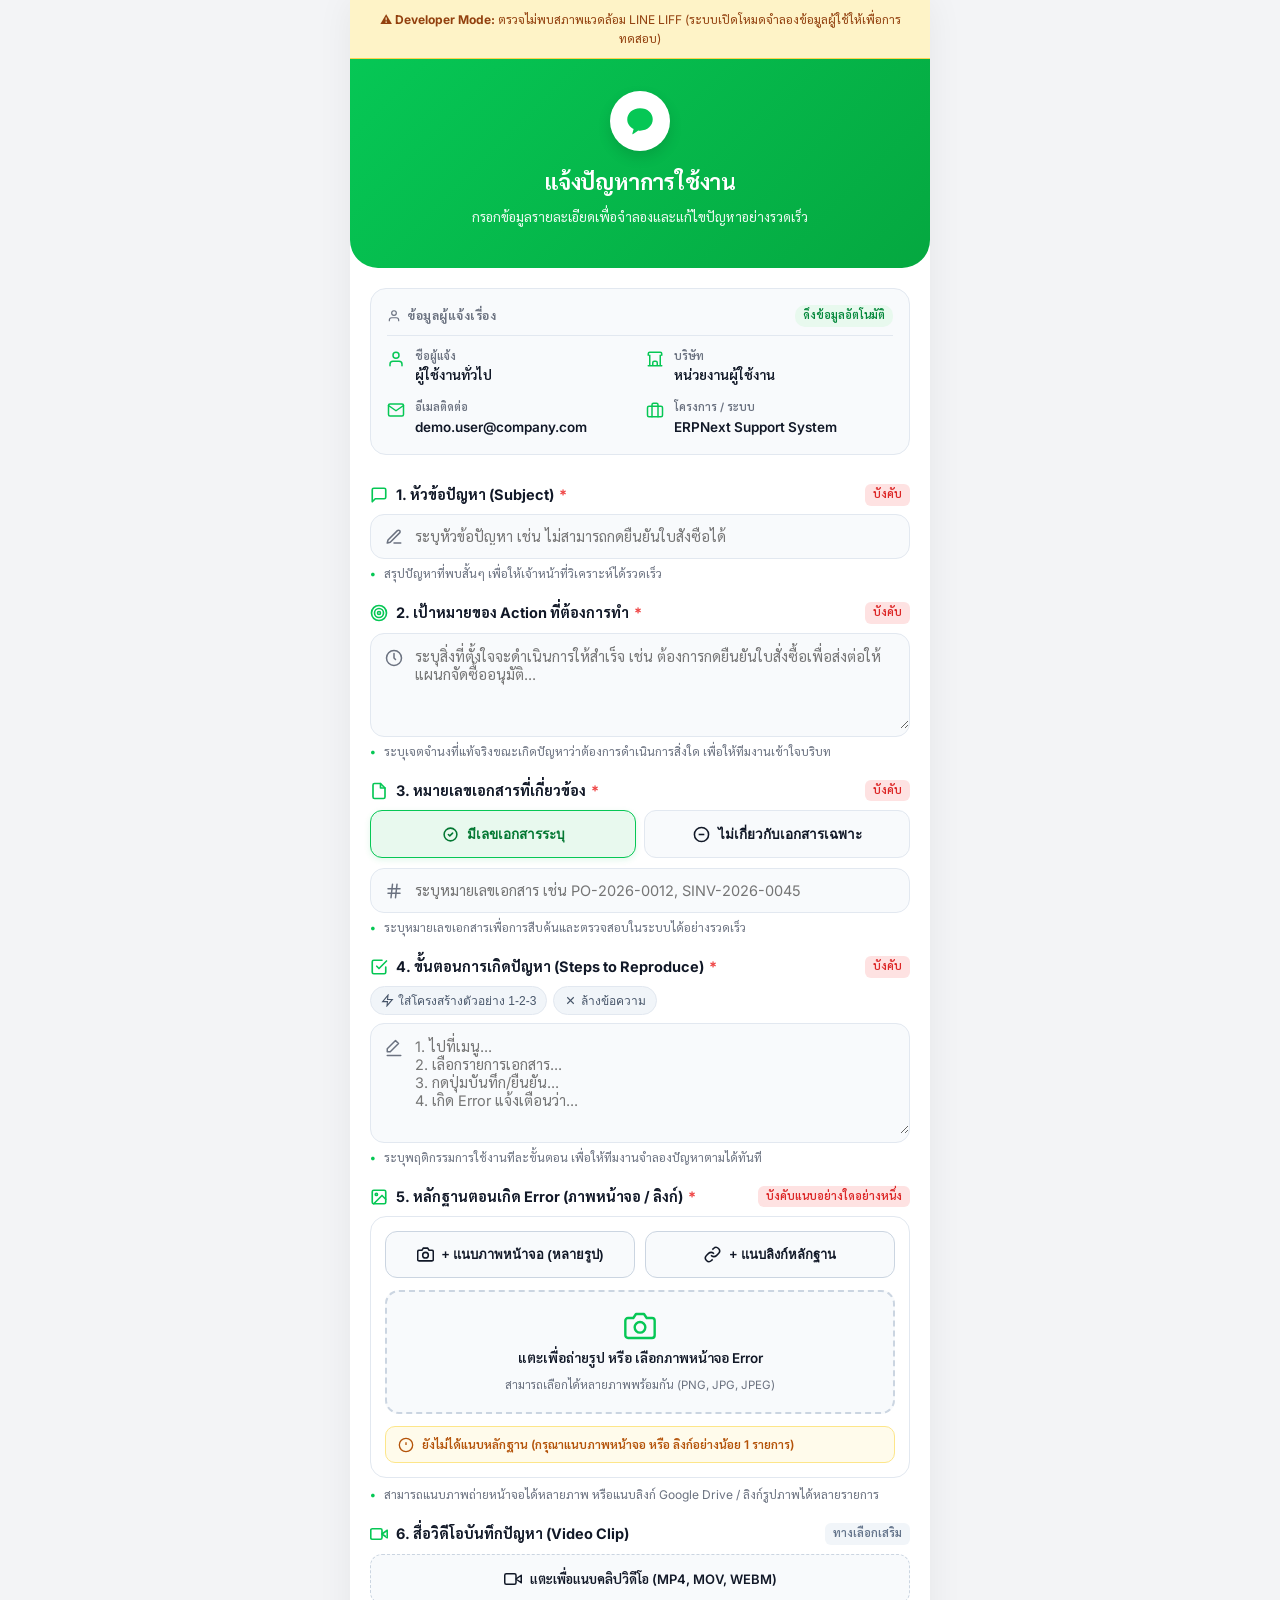
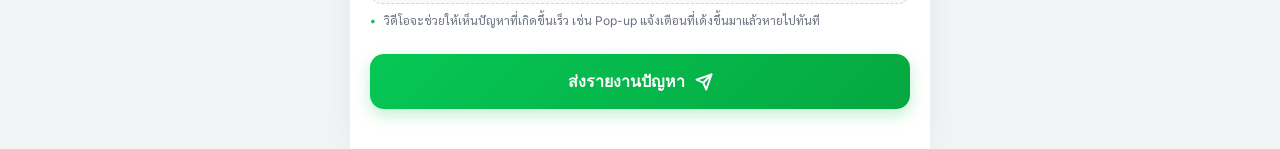
==== commit e712fb1f: "Update form details" ====
--- a/index.html
+++ b/index.html
@@ -176,7 +176,7 @@
                 <div class="field-label-wrapper">
                     <div class="label-left">
                         <svg width="18" height="18" class="label-icon" viewBox="0 0 24 24" fill="none" stroke="currentColor" stroke-linecap="round" stroke-linejoin="round" style="width:18px; height:18px;">
-                            <path d="M14 2H6a2 2 0 0 0-2 2v16a2 2 0 0 2 2h12a2 2 0 0 0 2-2V8z"></path>
+                            <path d="M14 2H6a2 2 0 0 0-2 2v16a2 2 0 0 0 2 2h12a2 2 0 0 0 2-2V8z"></path>
                             <polyline points="14 2 14 8 20 8"></polyline>
                         </svg>
                         <label>3. หมายเลขเอกสารที่เกี่ยวข้อง <span class="asterisk">*</span></label>
@@ -399,8 +399,8 @@
             </button>
         </form>
 
-        <!-- Success Result Screen (Fixed Modal) -->
-        <div class="result-screen" id="successScreen">
+        <!-- Success Result Screen (Modal) -->
+        <div class="result-screen" id="successScreen" style="display: none;">
             <div class="result-content-area">
                 <div class="result-icon success">
                     <!-- Checkmark Icon -->
@@ -414,38 +414,6 @@
                 <div class="btn-result-group">
                     <button type="button" class="btn-close-liff" onclick="closeLiff()">ปิดหน้านี้</button>
                     <button type="button" class="btn-reset-form" onclick="resetForm()">ส่งรายงานปัญหาอื่นเพิ่มเติม</button>
-                </div>
-            </div>
-        </div>
-
-        <!-- Error Result Screen (Fixed Modal) -->
-        <div class="result-screen" id="errorScreen">
-            <div class="header-banner" style="background: linear-gradient(135deg, #ef4444 0%, #dc2626 100%);">
-                <div class="header-logo-container">
-                    <div class="header-logo">
-                        <svg width="34" height="34" viewBox="0 0 24 24" fill="none" stroke="#ef4444" stroke-width="2.5" style="width:34px; height:34px;">
-                            <circle cx="12" cy="12" r="10"></circle>
-                            <line x1="15" y1="9" x2="9" y2="15"></line>
-                            <line x1="9" y1="9" x2="15" y2="15"></line>
-                        </svg>
-                    </div>
-                </div>
-                <h1>เกิดข้อผิดพลาด</h1>
-                <p>ระบบไม่สามารถประมวลผลข้อมูลของคุณได้</p>
-            </div>
-
-            <div class="result-content-area">
-                <div class="result-icon error">
-                    <svg width="40" height="40" viewBox="0 0 24 24" fill="none" stroke="#ef4444" stroke-width="2" style="width:40px; height:40px;">
-                        <path d="M12 9v2m0 4h.01m-6.938 4h13.856c1.54 0 2.502-1.667 1.732-3L13.732 4c-.77-1.333-2.694-1.333-3.464 0L3.34 16c-.77 1.333.192 3 1.732 3z"
-                            stroke-linecap="round" stroke-linejoin="round" />
-                    </svg>
-                </div>
-                <div class="result-title">การเชื่อมต่อผิดพลาด</div>
-                <div class="result-desc" id="errorMessage">ไม่สามารถส่งข้อมูลไปยัง Server ได้ในขณะนี้ กรุณาลองใหม่อีกครั้ง</div>
-
-                <div class="btn-result-group">
-                    <button class="btn-close-liff" onclick="hideErrorScreen()">กลับไปแก้ไขข้อมูล</button>
                 </div>
             </div>
         </div>
@@ -993,12 +961,12 @@
                 }
 
                 // Show Success Screen
+                document.getElementById('successScreen').style.display = 'flex';
                 document.getElementById('successScreen').classList.add('active');
 
             } catch (error) {
                 console.error("Submission failed", error);
-                document.getElementById('errorMessage').textContent = `ไม่สามารถส่งข้อมูลได้: ${error.message} โปรดตรวจสอบการเชื่อมต่ออินเทอร์เน็ต`;
-                document.getElementById('errorScreen').classList.add('active');
+                alert(`⚠️ ไม่สามารถส่งข้อมูลได้: ${error.message} โปรดตรวจสอบการเชื่อมต่ออินเทอร์เน็ตแล้วลองใหม่อีกครั้ง`);
             } finally {
                 submitBtn.disabled = false;
                 btnSpinner.style.display = 'none';
@@ -1015,10 +983,6 @@
                 window.close();
                 alert('สามารถปิดหน้านี้บนเบราว์เซอร์ของคุณได้เลยครับ');
             }
-        }
-
-        function hideErrorScreen() {
-            document.getElementById('errorScreen').classList.remove('active');
         }
 
         // Reset Ticket Form
@@ -1036,8 +1000,8 @@
             updateEvidenceStatus();
             clearVideo();
 
+            document.getElementById('successScreen').style.display = 'none';
             document.getElementById('successScreen').classList.remove('active');
-            document.getElementById('errorScreen').classList.remove('active');
         }
 
         window.onload = initializeLiff;
--- a/style.css
+++ b/style.css
@@ -870,10 +870,10 @@
 }
 
 /* ============================================================
-   RESULT SCREENS (FIXED MODAL OVERLAY - NEVER SHOWS IN PAGE FLOW)
+   SUCCESS SCREEN MODAL (HIDDEN BY DEFAULT)
    ============================================================ */
 .result-screen {
-    display: none; /* Completely hidden when not active */
+    display: none; /* Completely hidden from flow */
     position: fixed;
     top: 0;
     left: 0;
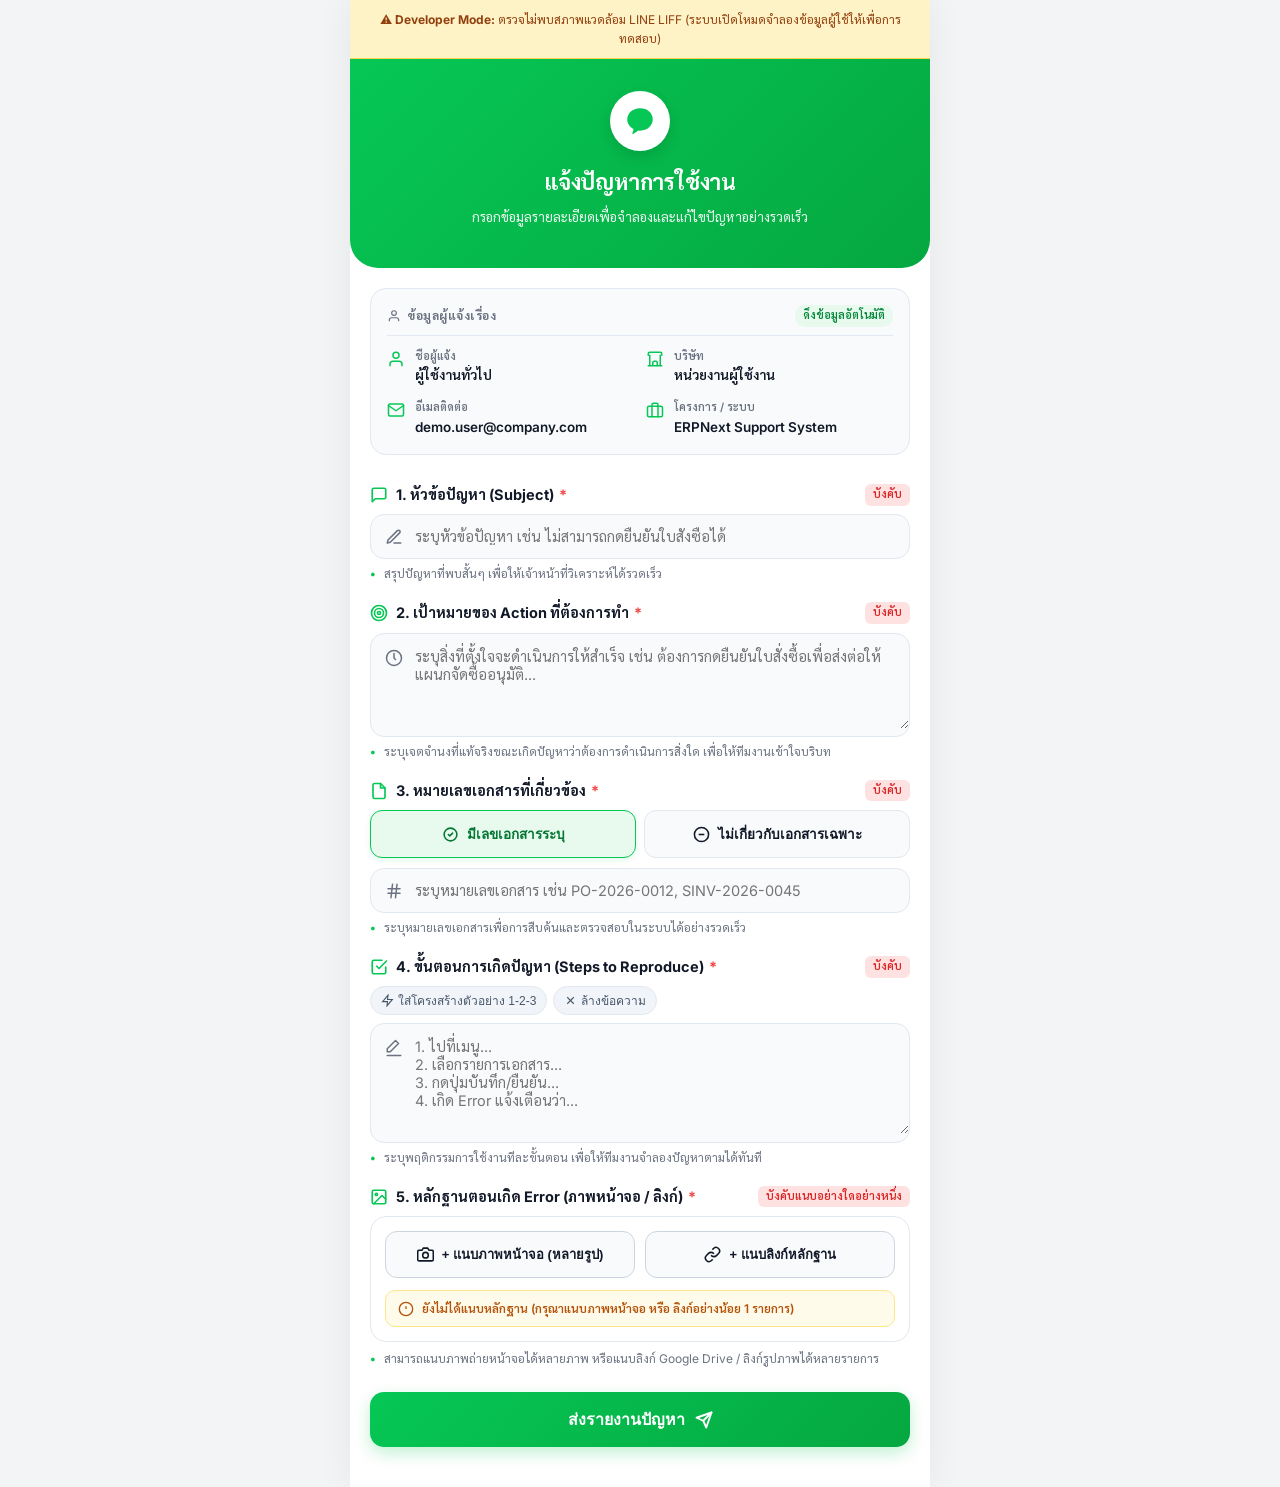
==== commit f5b0c365: "Update form details" ====
--- a/index.html
+++ b/index.html
@@ -300,16 +300,6 @@
                     <!-- Hidden Multi-file input for Screenshots -->
                     <input type="file" id="screenshotMultiInput" accept="image/*" multiple style="display: none;" onchange="handleMultiScreenshotSelect(event)">
 
-                    <!-- Drag & Drop Zone (shown when 0 images) -->
-                    <div class="upload-dropzone" id="screenshotDropzone" onclick="document.getElementById('screenshotMultiInput').click()">
-                        <svg width="32" height="32" class="upload-icon" viewBox="0 0 24 24" fill="none" stroke="currentColor" stroke-linecap="round" stroke-linejoin="round" style="width:32px; height:32px;">
-                            <path d="M23 19a2 2 0 0 1-2 2H3a2 2 0 0 1-2-2V8a2 2 0 0 1 2-2h4l2-3h6l2 3h4a2 2 0 0 1 2 2z"></path>
-                            <circle cx="12" cy="13" r="4"></circle>
-                        </svg>
-                        <span class="upload-title">แตะเพื่อถ่ายรูป หรือ เลือกภาพหน้าจอ Error</span>
-                        <span class="upload-sub">สามารถเลือกได้หลายภาพพร้อมกัน (PNG, JPG, JPEG)</span>
-                    </div>
-
                     <!-- Image Gallery Grid (Renders selected screenshots) -->
                     <div class="images-gallery-grid" id="imageGalleryGrid" style="display: none;"></div>
 
@@ -348,45 +338,6 @@
                 </ul>
             </div>
 
-            <!-- 6. Optional Video Attachment -->
-            <div class="form-group">
-                <div class="field-label-wrapper">
-                    <div class="label-left">
-                        <svg width="18" height="18" class="label-icon" viewBox="0 0 24 24" fill="none" stroke="currentColor" stroke-linecap="round" stroke-linejoin="round" style="width:18px; height:18px;">
-                            <polygon points="23 7 16 12 23 17 23 7"></polygon>
-                            <rect x="1" y="5" width="15" height="14" rx="2" ry="2"></rect>
-                        </svg>
-                        <label>6. สื่อวิดีโอบันทึกปัญหา (Video Clip)</label>
-                    </div>
-                    <span class="badge-optional">ทางเลือกเสริม</span>
-                </div>
-
-                <!-- Hidden Video File Input -->
-                <input type="file" id="videoInput" accept="video/mp4,video/quicktime,video/webm,video/*"
-                    style="display: none;" onchange="handleVideoSelect(event)">
-
-                <div class="video-upload-box" id="videoUploadBox" onclick="document.getElementById('videoInput').click()">
-                    <svg width="18" height="18" viewBox="0 0 24 24" fill="none" stroke="currentColor" stroke-linecap="round" stroke-linejoin="round" style="width:18px; height:18px;">
-                        <polygon points="23 7 16 12 23 17 23 7"></polygon>
-                        <rect x="1" y="5" width="15" height="14" rx="2" ry="2"></rect>
-                    </svg>
-                    <span>แตะเพื่อแนบคลิปวิดีโอ (MP4, MOV, WEBM)</span>
-                </div>
-
-                <!-- Video Preview Card -->
-                <div class="video-preview-card" id="videoPreviewCard" style="display: none;">
-                    <video controls class="video-preview-element" id="videoPreviewElement"></video>
-                    <div class="video-footer">
-                        <span class="video-file-title" id="videoFileName">video.mp4</span>
-                        <button type="button" class="video-remove-btn" onclick="clearVideo()">ลบคลิปวิดีโอ</button>
-                    </div>
-                </div>
-
-                <ul class="help-list" style="margin-top: 8px;">
-                    <li>วิดีโอจะช่วยให้เห็นปัญหาที่เกิดขึ้นเร็ว เช่น Pop-up แจ้งเตือนที่เด้งขึ้นมาแล้วหายไปทันที</li>
-                </ul>
-            </div>
-
             <!-- Submit Button -->
             <button type="submit" class="btn-submit" id="submitBtn">
                 <span class="spinner" id="btnSpinner"></span>
@@ -428,7 +379,6 @@
         // State variables
         let selectedScreenshots = []; // Array of File objects
         let errorLinks = [];          // Array of Link strings
-        let selectedVideo = null;     // File object or null
         let hasDocument = true;
 
         // Initialize LIFF App
@@ -624,18 +574,15 @@
         // Render Screenshot Gallery UI
         function renderScreenshotGallery() {
             const gallery = document.getElementById('imageGalleryGrid');
-            const dropzone = document.getElementById('screenshotDropzone');
 
             gallery.innerHTML = '';
 
             if (selectedScreenshots.length === 0) {
                 gallery.style.display = 'none';
-                dropzone.style.display = 'flex';
                 return;
             }
 
             gallery.style.display = 'grid';
-            dropzone.style.display = 'none';
 
             selectedScreenshots.forEach((file, index) => {
                 const card = document.createElement('div');
@@ -773,70 +720,6 @@
                 banner.className = 'evidence-status-banner empty';
                 statusText.textContent = 'ยังไม่ได้แนบหลักฐาน (กรุณาแนบภาพหน้าจอ หรือ ลิงก์อย่างน้อย 1 รายการ)';
             }
-        }
-
-        // Drag & Drop for Screenshot Dropzone
-        const screenshotDropzone = document.getElementById('screenshotDropzone');
-        ['dragenter', 'dragover'].forEach(eventName => {
-            screenshotDropzone.addEventListener(eventName, (e) => {
-                e.preventDefault();
-                e.stopPropagation();
-                screenshotDropzone.classList.add('dragover');
-            }, false);
-        });
-
-        ['dragleave', 'drop'].forEach(eventName => {
-            screenshotDropzone.addEventListener(eventName, (e) => {
-                e.preventDefault();
-                e.stopPropagation();
-                screenshotDropzone.classList.remove('dragover');
-            }, false);
-        });
-
-        screenshotDropzone.addEventListener('drop', (e) => {
-            const dt = e.dataTransfer;
-            const files = dt.files;
-            if (files.length > 0) {
-                handleMultiScreenshotSelect({ target: { files: files } });
-            }
-        }, false);
-
-        // ============================================================
-        // SECTION 6: VIDEO LOGIC
-        // ============================================================
-        function handleVideoSelect(event) {
-            const files = event.target.files;
-            if (files.length === 0) return;
-
-            const file = files[0];
-            if (!file.type.startsWith('video/')) {
-                alert('กรุณาเลือกไฟล์วิดีโอ (MP4, MOV, WEBM)');
-                return;
-            }
-
-            if (file.size > 50 * 1024 * 1024) {
-                alert('ไฟล์วิดีโอมีขนาดใหญ่เกิน 50MB กรุณาเลือกไฟล์ที่มีขนาดเล็กลง หรือแนบเป็นลิงก์ Google Drive แทน');
-                return;
-            }
-
-            selectedVideo = file;
-            let fileSizeStr = (file.size / (1024 * 1024)).toFixed(2) + ' MB';
-            document.getElementById('videoFileName').textContent = `${file.name} (${fileSizeStr})`;
-
-            const videoElement = document.getElementById('videoPreviewElement');
-            videoElement.src = URL.createObjectURL(file);
-            document.getElementById('videoPreviewCard').style.display = 'block';
-            document.getElementById('videoUploadBox').style.display = 'none';
-        }
-
-        function clearVideo() {
-            selectedVideo = null;
-            document.getElementById('videoInput').value = '';
-            const videoElement = document.getElementById('videoPreviewElement');
-            videoElement.pause();
-            videoElement.src = '';
-            document.getElementById('videoPreviewCard').style.display = 'none';
-            document.getElementById('videoUploadBox').style.display = 'flex';
         }
 
         // ============================================================
@@ -903,9 +786,6 @@
 🔗 ลิงก์หลักฐาน Error (Evidence Links - ${errorLinks.length} รายการ):
 ${linksText}
 
-🎥 วิดีโอบันทึกปัญหา (Video Clip):
-${selectedVideo ? `แนบไฟล์: ${selectedVideo.name}` : 'ไม่มี'}
-
 ------------------------------------------------------
 ℹ️ ข้อมูลระบบ:
 • ผู้แจ้ง: ${document.getElementById('fullNameInput').value || '-'}
@@ -943,11 +823,6 @@
             if (errorLinks.length > 0) {
                 formData.append('errorLinks', JSON.stringify(errorLinks));
                 formData.append('attachmentLink', errorLinks[0]);
-            }
-
-            // Append Optional Video if selected
-            if (selectedVideo) {
-                formData.append('videoAttachment', selectedVideo, selectedVideo.name);
             }
 
             try {
@@ -998,7 +873,6 @@
             renderScreenshotGallery();
             renderEvidenceLinks();
             updateEvidenceStatus();
-            clearVideo();
 
             document.getElementById('successScreen').style.display = 'none';
             document.getElementById('successScreen').classList.remove('active');
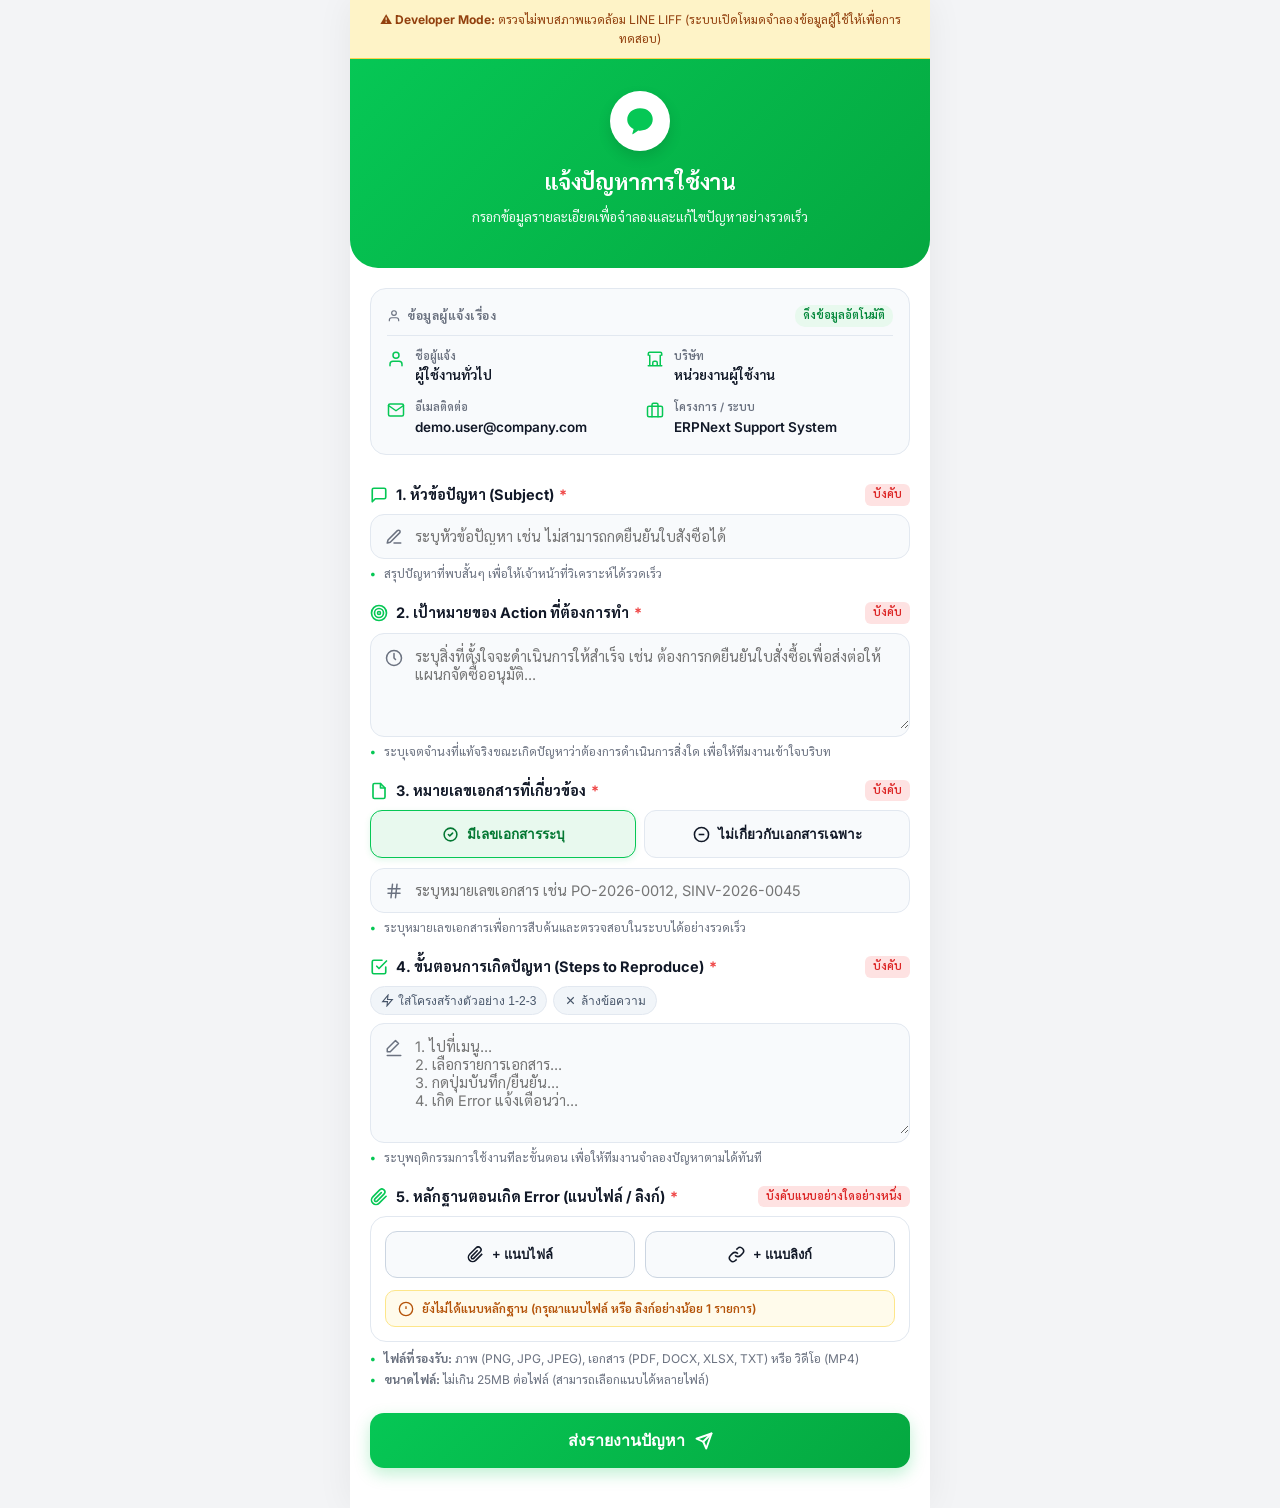
==== commit 36c09cf5: "Update form details" ====
--- a/index.html
+++ b/index.html
@@ -264,43 +264,40 @@
                 </ul>
             </div>
 
-            <!-- 5. Error Evidence: Multi-Screenshot OR Multi-Link (Mandatory: At least one) -->
+            <!-- 5. Error Evidence: Multi-Files OR Multi-Links (Mandatory: At least one) -->
             <div class="form-group">
                 <div class="field-label-wrapper">
                     <div class="label-left">
                         <svg width="18" height="18" class="label-icon" viewBox="0 0 24 24" fill="none" stroke="currentColor" stroke-linecap="round" stroke-linejoin="round" style="width:18px; height:18px;">
-                            <rect x="3" y="3" width="18" height="18" rx="2" ry="2"></rect>
-                            <circle cx="8.5" cy="8.5" r="1.5"></circle>
-                            <polyline points="21 15 16 10 5 21"></polyline>
-                        </svg>
-                        <label>5. หลักฐานตอนเกิด Error (ภาพหน้าจอ / ลิงก์) <span class="asterisk">*</span></label>
+                            <path d="M21.44 11.05l-9.19 9.19a6 6 0 0 1-8.49-8.49l9.19-9.19a4 4 0 0 1 5.66 5.66l-9.2 9.19a2 2 0 0 1-2.83-2.83l8.49-8.48"></path>
+                        </svg>
+                        <label>5. หลักฐานตอนเกิด Error (แนบไฟล์ / ลิงก์) <span class="asterisk">*</span></label>
                     </div>
                     <span class="badge-mandatory">บังคับแนบอย่างใดอย่างหนึ่ง</span>
                 </div>
 
                 <div class="evidence-card-container" id="evidenceContainer">
-                    <!-- Action Row: Upload Images or Add Links -->
+                    <!-- Action Row: Upload Files or Add Links -->
                     <div class="evidence-action-row">
-                        <button type="button" class="evidence-btn" onclick="document.getElementById('screenshotMultiInput').click()">
+                        <button type="button" class="evidence-btn" onclick="document.getElementById('fileMultiInput').click()">
                             <svg width="17" height="17" viewBox="0 0 24 24" fill="none" stroke="currentColor" style="width:17px; height:17px;">
-                                <path d="M23 19a2 2 0 0 1-2 2H3a2 2 0 0 1-2-2V8a2 2 0 0 1 2-2h4l2-3h6l2 3h4a2 2 0 0 1 2 2z"></path>
-                                <circle cx="12" cy="13" r="4"></circle>
+                                <path d="M21.44 11.05l-9.19 9.19a6 6 0 0 1-8.49-8.49l9.19-9.19a4 4 0 0 1 5.66 5.66l-9.2 9.19a2 2 0 0 1-2.83-2.83l8.49-8.48"></path>
                             </svg>
-                            <span>+ แนบภาพหน้าจอ (หลายรูป)</span>
+                            <span>+ แนบไฟล์</span>
                         </button>
                         <button type="button" class="evidence-btn" onclick="toggleEvidenceLinkInput()">
                             <svg width="17" height="17" viewBox="0 0 24 24" fill="none" stroke="currentColor" style="width:17px; height:17px;">
                                 <path d="M10 13a5 5 0 0 0 7.54.54l3-3a5 5 0 0 0-7.07-7.07l-1.72 1.71"></path>
                                 <path d="M14 11a5 5 0 0 0-7.54-.54l-3 3a5 5 0 0 0 7.07 7.07l1.71-1.71"></path>
                             </svg>
-                            <span>+ แนบลิงก์หลักฐาน</span>
+                            <span>+ แนบลิงก์</span>
                         </button>
                     </div>
 
-                    <!-- Hidden Multi-file input for Screenshots -->
-                    <input type="file" id="screenshotMultiInput" accept="image/*" multiple style="display: none;" onchange="handleMultiScreenshotSelect(event)">
-
-                    <!-- Image Gallery Grid (Renders selected screenshots) -->
+                    <!-- Hidden Multi-file input for Files/Images/Docs -->
+                    <input type="file" id="fileMultiInput" accept="image/png,image/jpeg,image/jpg,image/webp,application/pdf,video/mp4,video/quicktime,.doc,.docx,.xls,.xlsx,.csv,.txt,.log" multiple style="display: none;" onchange="handleMultiFileSelect(event)">
+
+                    <!-- File/Image Gallery Grid -->
                     <div class="images-gallery-grid" id="imageGalleryGrid" style="display: none;"></div>
 
                     <!-- Link Input Box (Toggleable) -->
@@ -329,12 +326,13 @@
                             <line x1="12" y1="8" x2="12" y2="12"></line>
                             <line x1="12" y1="16" x2="12.01" y2="16"></line>
                         </svg>
-                        <span id="evidenceStatusText">ยังไม่ได้แนบหลักฐาน (กรุณาแนบภาพหน้าจอ หรือ ลิงก์อย่างน้อย 1 รายการ)</span>
+                        <span id="evidenceStatusText">ยังไม่ได้แนบหลักฐาน (กรุณาแนบไฟล์ หรือ ลิงก์อย่างน้อย 1 รายการ)</span>
                     </div>
                 </div>
 
                 <ul class="help-list" style="margin-top: 8px;">
-                    <li>สามารถแนบภาพถ่ายหน้าจอได้หลายภาพ หรือแนบลิงก์ Google Drive / ลิงก์รูปภาพได้หลายรายการ</li>
+                    <li><strong>ไฟล์ที่รองรับ:</strong> ภาพ (PNG, JPG, JPEG), เอกสาร (PDF, DOCX, XLSX, TXT) หรือ วิดีโอ (MP4)</li>
+                    <li><strong>ขนาดไฟล์:</strong> ไม่เกิน 25MB ต่อไฟล์ (สามารถเลือกแนบได้หลายไฟล์)</li>
                 </ul>
             </div>
 
@@ -375,9 +373,10 @@
         const N8N_WEBHOOK_URL = 'https://n8n.arterypartner.dev/webhook/line-router';
         const N8N_GET_USER_INFO_URL = 'https://n8n.arterypartner.dev/webhook/get-user-info';
         const LIFF_ID = '2010806104-lwUaZlcq';
+        const MAX_FILE_SIZE_MB = 25;
 
         // State variables
-        let selectedScreenshots = []; // Array of File objects
+        let selectedFiles = [];       // Array of File objects
         let errorLinks = [];          // Array of Link strings
         let hasDocument = true;
 
@@ -550,41 +549,41 @@
         }
 
         // ============================================================
-        // SECTION 5: MULTI-IMAGE SCREENSHOTS & EVIDENCE LINKS LOGIC
+        // SECTION 5: MULTI-FILE & MULTI-LINK ATTACHMENTS LOGIC
         // ============================================================
 
-        // Handle Multiple Screenshots Selection
-        function handleMultiScreenshotSelect(event) {
+        // Handle Multiple Files Selection
+        function handleMultiFileSelect(event) {
             const files = Array.from(event.target.files);
             if (files.length === 0) return;
 
-            const validImages = files.filter(f => f.type.startsWith('image/'));
-            if (validImages.length === 0) {
-                alert('กรุณาเลือกไฟล์ภาพถ่ายหน้าจอ (PNG, JPG, JPEG)');
+            // Validate file size
+            const oversizedFiles = files.filter(f => f.size > MAX_FILE_SIZE_MB * 1024 * 1024);
+            if (oversizedFiles.length > 0) {
+                alert(`⚠️ ไฟล์ "${oversizedFiles[0].name}" มีขนาดเกิน ${MAX_FILE_SIZE_MB}MB กรุณาเลือกไฟล์ที่มีขนาดเล็กลง หรือแนบเป็นลิงก์แทน`);
                 return;
             }
 
             // Append newly selected files to array
-            selectedScreenshots = selectedScreenshots.concat(validImages);
-            renderScreenshotGallery();
+            selectedFiles = selectedFiles.concat(files);
+            renderFileGallery();
             updateEvidenceStatus();
-            document.getElementById('screenshotMultiInput').value = '';
-        }
-
-        // Render Screenshot Gallery UI
-        function renderScreenshotGallery() {
+            document.getElementById('fileMultiInput').value = '';
+        }
+
+        // Render Files Gallery UI
+        function renderFileGallery() {
             const gallery = document.getElementById('imageGalleryGrid');
-
             gallery.innerHTML = '';
 
-            if (selectedScreenshots.length === 0) {
+            if (selectedFiles.length === 0) {
                 gallery.style.display = 'none';
                 return;
             }
 
             gallery.style.display = 'grid';
 
-            selectedScreenshots.forEach((file, index) => {
+            selectedFiles.forEach((file, index) => {
                 const card = document.createElement('div');
                 card.className = 'image-thumb-card';
 
@@ -592,15 +591,35 @@
                     ? (file.size / (1024 * 1024)).toFixed(2) + ' MB' 
                     : (file.size / 1024).toFixed(1) + ' KB';
 
-                const img = document.createElement('img');
-                img.className = 'image-thumb-preview';
-                img.alt = file.name;
-
-                const reader = new FileReader();
-                reader.onload = (e) => {
-                    img.src = e.target.result;
-                };
-                reader.readAsDataURL(file);
+                // File extension
+                const extParts = file.name.split('.');
+                const ext = extParts.length > 1 ? extParts.pop().toUpperCase() : 'FILE';
+
+                if (file.type.startsWith('image/')) {
+                    // Image thumbnail
+                    const img = document.createElement('img');
+                    img.className = 'image-thumb-preview';
+                    img.alt = file.name;
+
+                    const reader = new FileReader();
+                    reader.onload = (e) => {
+                        img.src = e.target.result;
+                    };
+                    reader.readAsDataURL(file);
+                    card.appendChild(img);
+                } else {
+                    // Non-image file placeholder (PDF, DOC, Video, etc.)
+                    const placeholder = document.createElement('div');
+                    placeholder.className = 'file-thumb-placeholder';
+                    placeholder.innerHTML = `
+                        <svg viewBox="0 0 24 24" fill="none" stroke="currentColor" stroke-width="2">
+                            <path d="M14 2H6a2 2 0 0 0-2 2v16a2 2 0 0 0 2 2h12a2 2 0 0 0 2-2V8z"></path>
+                            <polyline points="14 2 14 8 20 8"></polyline>
+                        </svg>
+                        <span class="file-thumb-ext-badge">${ext}</span>
+                    `;
+                    card.appendChild(placeholder);
+                }
 
                 const info = document.createElement('div');
                 info.className = 'image-thumb-info';
@@ -612,7 +631,7 @@
                 const deleteBtn = document.createElement('button');
                 deleteBtn.type = 'button';
                 deleteBtn.className = 'image-delete-btn';
-                deleteBtn.title = 'ลบภาพนี้';
+                deleteBtn.title = 'ลบไฟล์นี้';
                 deleteBtn.innerHTML = `
                     <svg width="12" height="12" viewBox="0 0 24 24" fill="none" stroke="currentColor" style="width:12px; height:12px;">
                         <line x1="18" y1="6" x2="6" y2="18"></line>
@@ -621,19 +640,18 @@
                 `;
                 deleteBtn.onclick = (e) => {
                     e.stopPropagation();
-                    removeScreenshot(index);
+                    removeFile(index);
                 };
 
-                card.appendChild(img);
                 card.appendChild(info);
                 card.appendChild(deleteBtn);
                 gallery.appendChild(card);
             });
         }
 
-        function removeScreenshot(index) {
-            selectedScreenshots.splice(index, 1);
-            renderScreenshotGallery();
+        function removeFile(index) {
+            selectedFiles.splice(index, 1);
+            renderFileGallery();
             updateEvidenceStatus();
         }
 
@@ -704,21 +722,21 @@
             const statusText = document.getElementById('evidenceStatusText');
             const container = document.getElementById('evidenceContainer');
 
-            const imgCount = selectedScreenshots.length;
+            const fileCount = selectedFiles.length;
             const linkCount = errorLinks.length;
 
-            if (imgCount > 0 || linkCount > 0) {
+            if (fileCount > 0 || linkCount > 0) {
                 banner.className = 'evidence-status-banner valid';
                 container.classList.remove('has-error-border');
 
                 let parts = [];
-                if (imgCount > 0) parts.push(`ภาพหน้าจอ ${imgCount} รูป`);
+                if (fileCount > 0) parts.push(`ไฟล์แนบ ${fileCount} ไฟล์`);
                 if (linkCount > 0) parts.push(`ลิงก์ ${linkCount} รายการ`);
 
                 statusText.innerHTML = `✅ แนบหลักฐานแล้ว: <strong>${parts.join(', ')}</strong>`;
             } else {
                 banner.className = 'evidence-status-banner empty';
-                statusText.textContent = 'ยังไม่ได้แนบหลักฐาน (กรุณาแนบภาพหน้าจอ หรือ ลิงก์อย่างน้อย 1 รายการ)';
+                statusText.textContent = 'ยังไม่ได้แนบหลักฐาน (กรุณาแนบไฟล์ หรือ ลิงก์อย่างน้อย 1 รายการ)';
             }
         }
 
@@ -728,9 +746,9 @@
         async function submitForm(event) {
             event.preventDefault();
 
-            // Validate Mandatory Evidence: At least 1 screenshot OR 1 link
-            if (selectedScreenshots.length === 0 && errorLinks.length === 0) {
-                alert('⚠️ กรุณาแนบหลักฐานตอนเกิด Error อย่างน้อย 1 รายการ (แนบไฟล์ภาพหน้าจอ หรือ แนบลิงก์)');
+            // Validate Mandatory Evidence: At least 1 file OR 1 link
+            if (selectedFiles.length === 0 && errorLinks.length === 0) {
+                alert('⚠️ กรุณาแนบหลักฐานตอนเกิด Error อย่างน้อย 1 รายการ (แนบไฟล์ หรือ แนบลิงก์)');
                 const container = document.getElementById('evidenceContainer');
                 container.classList.add('has-error-border');
                 container.scrollIntoView({ behavior: 'smooth', block: 'center' });
@@ -753,10 +771,10 @@
             const documentNo = hasDocument ? (document.getElementById('documentNo').value.trim() || 'ไม่ระบุ') : 'ไม่มี (ไม่เกี่ยวกับเอกสารเฉพาะ)';
             const reproduceSteps = document.getElementById('reproduceSteps').value.trim();
             
-            // Format screenshots list text
-            let screenshotsText = 'ไม่มี';
-            if (selectedScreenshots.length > 0) {
-                screenshotsText = selectedScreenshots.map((f, i) => `${i + 1}. แนบไฟล์: ${f.name} (${(f.size / 1024).toFixed(1)} KB)`).join('\n');
+            // Format files list text
+            let filesText = 'ไม่มี';
+            if (selectedFiles.length > 0) {
+                filesText = selectedFiles.map((f, i) => `${i + 1}. แนบไฟล์: ${f.name} (${(f.size / 1024).toFixed(1)} KB)`).join('\n');
             }
 
             // Format links list text
@@ -780,10 +798,10 @@
 🔄 ขั้นตอนการเกิดปัญหา (Steps to Reproduce):
 ${reproduceSteps}
 
-📸 ภาพถ่ายหน้าจอ Error (Screenshots - ${selectedScreenshots.length} ไฟล์):
-${screenshotsText}
-
-🔗 ลิงก์หลักฐาน Error (Evidence Links - ${errorLinks.length} รายการ):
+📎 ไฟล์หลักฐาน Error (${selectedFiles.length} ไฟล์):
+${filesText}
+
+🔗 ลิงก์หลักฐาน Error (${errorLinks.length} รายการ):
 ${linksText}
 
 ------------------------------------------------------
@@ -809,13 +827,12 @@
             formData.append('documentNo', documentNo);
             formData.append('reproduceSteps', reproduceSteps);
 
-            // Append all screenshots to FormData
-            selectedScreenshots.forEach((file, index) => {
+            // Append all files to FormData
+            selectedFiles.forEach((file, index) => {
                 formData.append('attachments[]', file, file.name);
-                formData.append(`screenshot_${index + 1}`, file, file.name);
+                formData.append(`attachment_${index + 1}`, file, file.name);
                 if (index === 0) {
                     formData.append('attachment', file, file.name);
-                    formData.append('screenshot', file, file.name);
                 }
             });
 
@@ -868,9 +885,9 @@
             document.getElementById('reproduceSteps').value = '';
             setDocumentChoice(true);
             
-            selectedScreenshots = [];
+            selectedFiles = [];
             errorLinks = [];
-            renderScreenshotGallery();
+            renderFileGallery();
             renderEvidenceLinks();
             updateEvidenceStatus();
 
--- a/style.css
+++ b/style.css
@@ -417,7 +417,7 @@
 }
 
 /* ============================================================
-   SECTION 5: ERROR EVIDENCE (MULTI-IMAGE & MULTI-LINK)
+   SECTION 5: ERROR EVIDENCE (MULTI-FILES & MULTI-LINKS)
    ============================================================ */
 .evidence-card-container {
     background-color: #ffffff;
@@ -432,7 +432,7 @@
     background-color: #fffbfb;
 }
 
-/* Dual Actions: Attach Images or Attach Links */
+/* Dual Actions: Attach Files or Attach Links */
 .evidence-action-row {
     display: grid;
     grid-template-columns: 1fr 1fr;
@@ -474,52 +474,7 @@
     stroke-width: 2.2;
 }
 
-/* Upload Dropzone for Multi-Screenshots */
-.upload-dropzone {
-    border: 2px dashed #cbd5e1;
-    border-radius: 14px;
-    padding: 18px 14px;
-    text-align: center;
-    cursor: pointer;
-    background-color: #f8fafc;
-    transition: all 0.2s ease;
-    display: flex;
-    flex-direction: column;
-    align-items: center;
-    justify-content: center;
-    gap: 6px;
-    margin-bottom: 12px;
-}
-
-.upload-dropzone:hover {
-    border-color: var(--primary);
-    background-color: rgba(6, 199, 85, 0.03);
-}
-
-.upload-dropzone.dragover {
-    border-color: var(--primary);
-    background-color: rgba(6, 199, 85, 0.08);
-}
-
-.upload-dropzone svg.upload-icon {
-    width: 32px !important;
-    height: 32px !important;
-    stroke: var(--primary);
-    stroke-width: 1.8;
-}
-
-.upload-dropzone .upload-title {
-    font-size: 13.5px;
-    font-weight: 600;
-    color: var(--text-main);
-}
-
-.upload-dropzone .upload-sub {
-    font-size: 11.5px;
-    color: var(--text-muted);
-}
-
-/* Multi-Image Gallery Grid */
+/* Multi-Files Gallery Grid */
 .images-gallery-grid {
     display: grid;
     grid-template-columns: repeat(auto-fill, minmax(130px, 1fr));
@@ -542,6 +497,33 @@
     object-fit: cover;
     display: block;
     background-color: #0f172a;
+}
+
+.file-thumb-placeholder {
+    width: 100%;
+    height: 90px;
+    background-color: #f1f5f9;
+    display: flex;
+    flex-direction: column;
+    align-items: center;
+    justify-content: center;
+    gap: 4px;
+}
+
+.file-thumb-placeholder svg {
+    width: 28px !important;
+    height: 28px !important;
+    color: var(--primary);
+}
+
+.file-thumb-ext-badge {
+    font-size: 10px;
+    font-weight: 700;
+    text-transform: uppercase;
+    color: #475569;
+    background: #e2e8f0;
+    padding: 1px 6px;
+    border-radius: 4px;
 }
 
 .image-thumb-info {
@@ -727,85 +709,6 @@
     width: 16px !important;
     height: 16px !important;
     flex-shrink: 0;
-}
-
-/* ============================================================
-   SECTION 6: VIDEO & OPTIONAL MEDIA
-   ============================================================ */
-.video-upload-box {
-    border: 1.5px dashed #cbd5e1;
-    border-radius: 12px;
-    padding: 14px;
-    background-color: #f8fafc;
-    text-align: center;
-    cursor: pointer;
-    display: flex;
-    align-items: center;
-    justify-content: center;
-    gap: 8px;
-    font-size: 13px;
-    font-weight: 600;
-    color: var(--text-main);
-    transition: all 0.2s ease;
-}
-
-.video-upload-box:hover {
-    border-color: var(--primary);
-    background-color: var(--primary-light);
-    color: #047833;
-}
-
-.video-upload-box svg {
-    width: 18px !important;
-    height: 18px !important;
-    stroke-width: 2;
-    flex-shrink: 0;
-}
-
-.video-preview-card {
-    margin-top: 10px;
-    border: 1px solid #cbd5e1;
-    border-radius: 12px;
-    overflow: hidden;
-    background: #000000;
-}
-
-.video-preview-element {
-    width: 100%;
-    max-height: 200px;
-    display: block;
-}
-
-.video-footer {
-    padding: 8px 12px;
-    background: #ffffff;
-    display: flex;
-    align-items: center;
-    justify-content: space-between;
-    border-top: 1px solid #e2e8f0;
-}
-
-.video-file-title {
-    font-size: 12px;
-    font-weight: 600;
-    color: var(--text-main);
-    white-space: nowrap;
-    overflow: hidden;
-    text-overflow: ellipsis;
-    max-width: 70%;
-}
-
-.video-remove-btn {
-    background: none;
-    border: none;
-    color: var(--danger);
-    font-size: 12px;
-    font-weight: 600;
-    cursor: pointer;
-}
-
-.video-remove-btn:hover {
-    text-decoration: underline;
 }
 
 /* Animations */
@@ -873,7 +776,7 @@
    SUCCESS SCREEN MODAL (HIDDEN BY DEFAULT)
    ============================================================ */
 .result-screen {
-    display: none; /* Completely hidden from flow */
+    display: none;
     position: fixed;
     top: 0;
     left: 0;
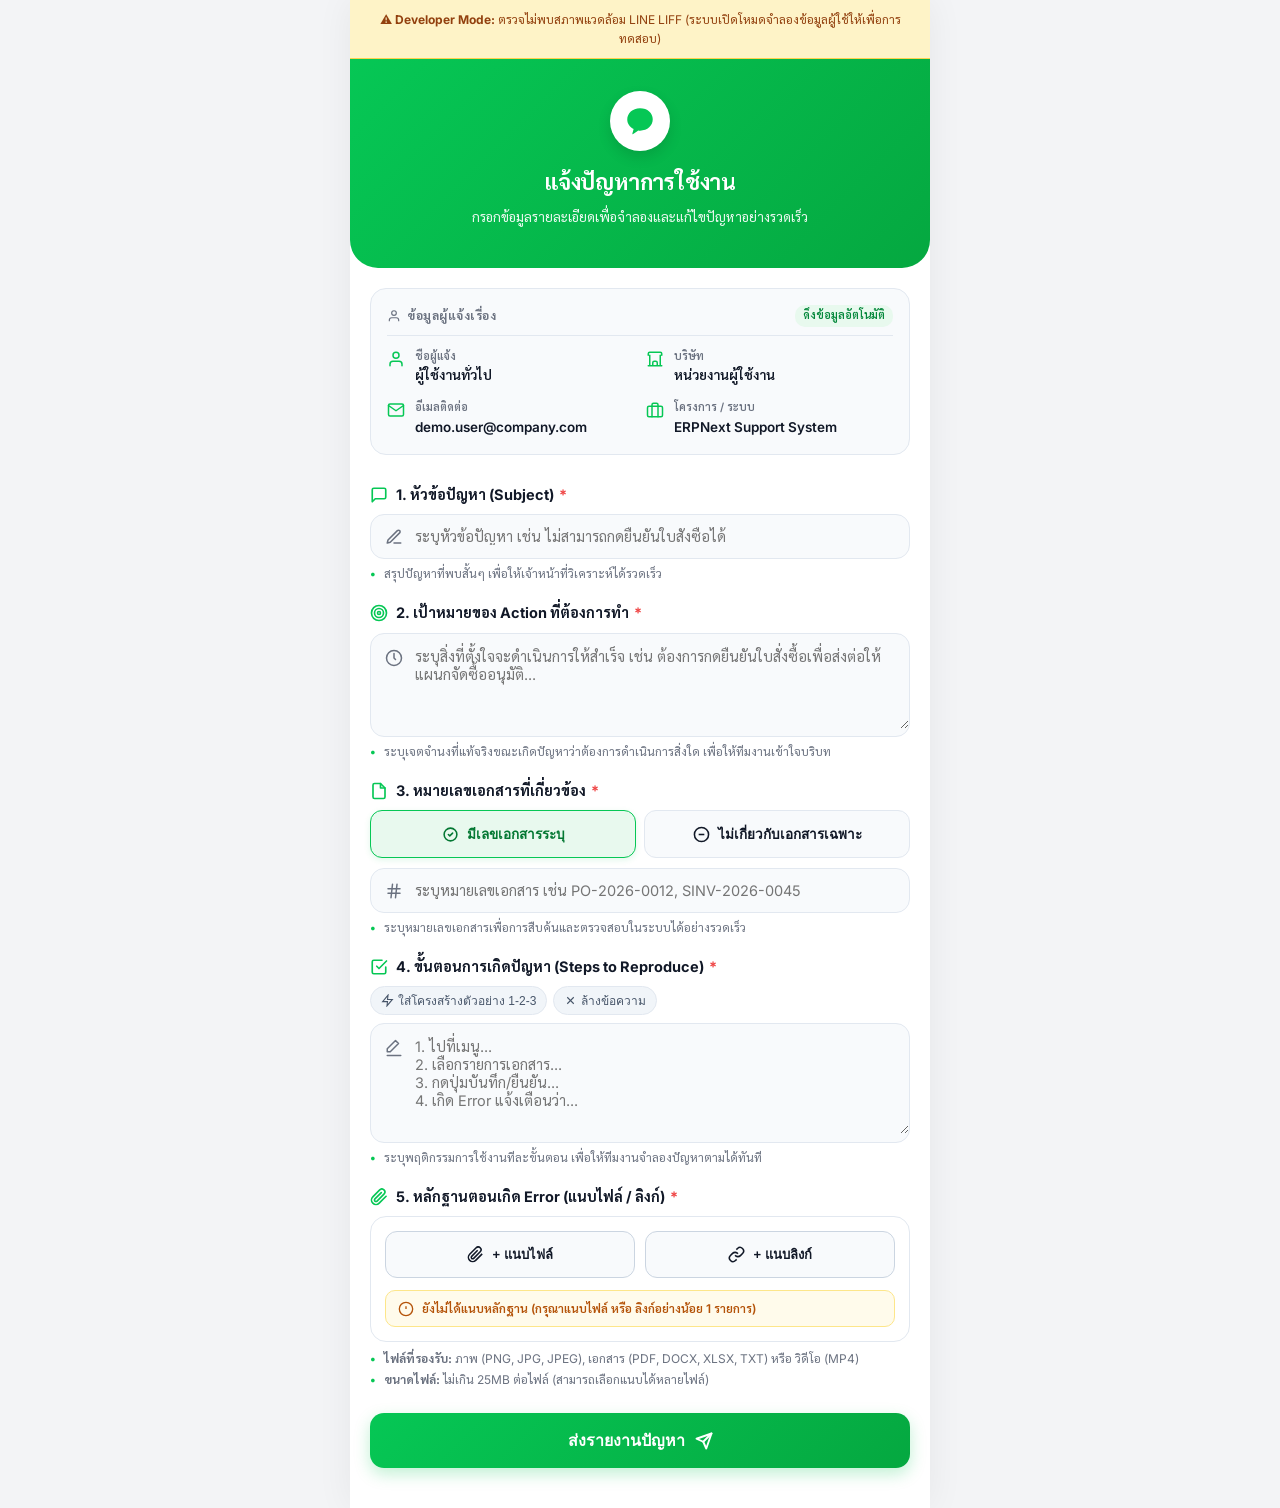
==== commit 72956ffc: "Update form details" ====
--- a/index.html
+++ b/index.html
@@ -128,7 +128,6 @@
                         </svg>
                         <label for="subject">1. หัวข้อปัญหา (Subject) <span class="asterisk">*</span></label>
                     </div>
-                    <span class="badge-mandatory">บังคับ</span>
                 </div>
                 <div class="input-wrapper">
                     <svg width="18" height="18" class="field-icon" viewBox="0 0 24 24" fill="none" stroke="currentColor" stroke-width="2"
@@ -155,7 +154,6 @@
                         </svg>
                         <label for="actionGoal">2. เป้าหมายของ Action ที่ต้องการทำ <span class="asterisk">*</span></label>
                     </div>
-                    <span class="badge-mandatory">บังคับ</span>
                 </div>
                 <div class="input-wrapper textarea-wrapper">
                     <svg width="18" height="18" class="field-icon" viewBox="0 0 24 24" fill="none" stroke="currentColor" stroke-width="2"
@@ -181,7 +179,6 @@
                         </svg>
                         <label>3. หมายเลขเอกสารที่เกี่ยวข้อง <span class="asterisk">*</span></label>
                     </div>
-                    <span class="badge-mandatory">บังคับ</span>
                 </div>
 
                 <!-- Segmented Choice (Depends On) -->
@@ -230,7 +227,6 @@
                         </svg>
                         <label for="reproduceSteps">4. ขั้นตอนการเกิดปัญหา (Steps to Reproduce) <span class="asterisk">*</span></label>
                     </div>
-                    <span class="badge-mandatory">บังคับ</span>
                 </div>
 
                 <!-- Quick Helper Chips -->
@@ -273,7 +269,6 @@
                         </svg>
                         <label>5. หลักฐานตอนเกิด Error (แนบไฟล์ / ลิงก์) <span class="asterisk">*</span></label>
                     </div>
-                    <span class="badge-mandatory">บังคับแนบอย่างใดอย่างหนึ่ง</span>
                 </div>
 
                 <div class="evidence-card-container" id="evidenceContainer">
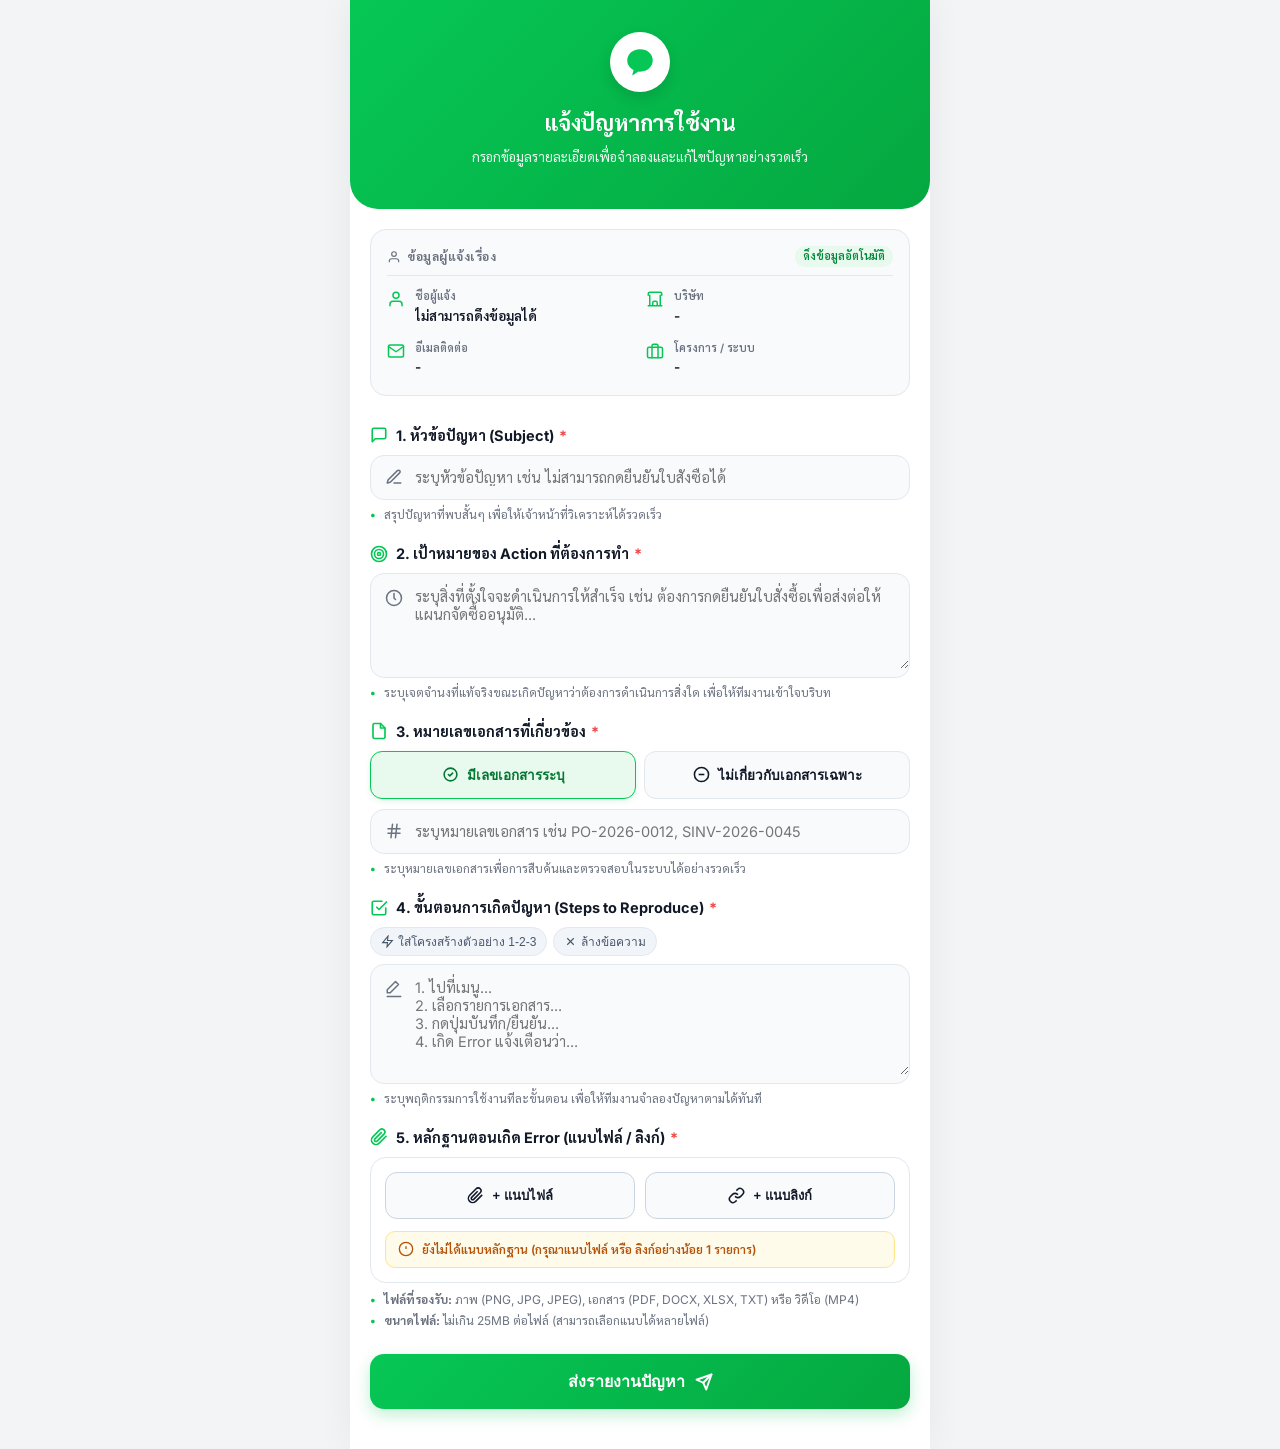
==== commit 27ec0ada: "Update form details" ====
--- a/index.html
+++ b/index.html
@@ -21,11 +21,6 @@
 <body>
 
     <div class="container">
-        <!-- Debug Mode Banner (Visible in standard web browsers for testing) -->
-        <div id="debugNotice" class="debug-notice">
-            ⚠️ <strong>Developer Mode:</strong> ตรวจไม่พบสภาพแวดล้อม LINE LIFF
-            (ระบบเปิดโหมดจำลองข้อมูลผู้ใช้ให้เพื่อการทดสอบ)
-        </div>
 
         <!-- Curved LINE Green Header -->
         <div class="header-banner">
@@ -421,28 +416,12 @@
                 await fetchUserInfo(userId, userEmail);
 
             } catch (error) {
-                console.error("LIFF Initialization failed, enabling Mock Mode:", error);
-                enableMockMode();
-            }
-        }
-
-        // Fallback mock mode for browser testing
-        async function enableMockMode() {
-            document.getElementById('debugNotice').style.display = 'block';
-
-            const mockUserId = 'U1234567890abcdef1234567890abcdef';
-            const mockEmail = 'demo.user@company.com';
-
-            document.getElementById('lineUserId').value = mockUserId;
-            document.getElementById('userEmail').value = mockEmail;
-
-            const urlParams = new URLSearchParams(window.location.search);
-            const projectParam = urlParams.get('project');
-            const projectName = projectParam ? decodeURIComponent(projectParam) : 'ERPNext Support System';
-
-            document.getElementById('project').value = projectName;
-
-            await fetchUserInfo(mockUserId, mockEmail);
+                console.error("LIFF Initialization failed:", error);
+                document.getElementById('fullNameDisplay').textContent = 'ไม่สามารถดึงข้อมูลได้';
+                document.getElementById('companyDisplay').textContent = '-';
+                document.getElementById('userEmailDisplay').textContent = '-';
+                document.getElementById('projectDisplay').textContent = '-';
+            }
         }
 
         // Fetch User Info (Full Name, Company, Email, Project)
@@ -458,8 +437,8 @@
                             document.getElementById('fullNameDisplay').textContent = data.full_name;
                             document.getElementById('fullNameInput').value = data.full_name;
                         } else {
-                            document.getElementById('fullNameDisplay').textContent = 'ผู้ใช้งานระบบ (ทั่วไป)';
-                            document.getElementById('fullNameInput').value = 'ผู้ใช้งานระบบ (ทั่วไป)';
+                            document.getElementById('fullNameDisplay').textContent = '-';
+                            document.getElementById('fullNameInput').value = '';
                         }
 
                         // 2. Company
@@ -468,16 +447,19 @@
                             document.getElementById('companyInput').value = data.company;
                         } else {
                             document.getElementById('companyDisplay').textContent = '-';
-                            document.getElementById('companyInput').value = '-';
+                            document.getElementById('companyInput').value = '';
                         }
 
                         // 3. Email
                         if (data.email) {
                             document.getElementById('userEmailDisplay').textContent = data.email;
                             document.getElementById('userEmail').value = data.email;
-                        } else if (email) {
+                        } else if (email && !email.includes('no-email-permission')) {
                             document.getElementById('userEmailDisplay').textContent = email;
                             document.getElementById('userEmail').value = email;
+                        } else {
+                            document.getElementById('userEmailDisplay').textContent = '-';
+                            document.getElementById('userEmail').value = '';
                         }
 
                         // 4. Project
@@ -485,7 +467,8 @@
                             document.getElementById('projectDisplay').textContent = data.project;
                             document.getElementById('project').value = data.project;
                         } else {
-                            document.getElementById('projectDisplay').textContent = document.getElementById('project').value || 'ERPNext';
+                            const currentProj = document.getElementById('project').value || '-';
+                            document.getElementById('projectDisplay').textContent = currentProj;
                         }
                         return;
                     }
@@ -498,13 +481,14 @@
         }
 
         function setFieldsFallback(email) {
-            document.getElementById('fullNameDisplay').textContent = 'ผู้ใช้งานทั่วไป';
-            document.getElementById('fullNameInput').value = 'ผู้ใช้งานทั่วไป';
-            document.getElementById('companyDisplay').textContent = 'หน่วยงานผู้ใช้งาน';
-            document.getElementById('companyInput').value = 'หน่วยงานผู้ใช้งาน';
-            document.getElementById('userEmailDisplay').textContent = email || 'user@example.com';
-            document.getElementById('userEmail').value = email || 'user@example.com';
-            document.getElementById('projectDisplay').textContent = document.getElementById('project').value || 'ERPNext';
+            document.getElementById('fullNameDisplay').textContent = '-';
+            document.getElementById('fullNameInput').value = '';
+            document.getElementById('companyDisplay').textContent = '-';
+            document.getElementById('companyInput').value = '';
+            const validEmail = (email && !email.includes('no-email-permission')) ? email : '-';
+            document.getElementById('userEmailDisplay').textContent = validEmail;
+            document.getElementById('userEmail').value = (validEmail !== '-') ? validEmail : '';
+            document.getElementById('projectDisplay').textContent = document.getElementById('project').value || '-';
         }
 
         // Conditional Logic for Related Document
